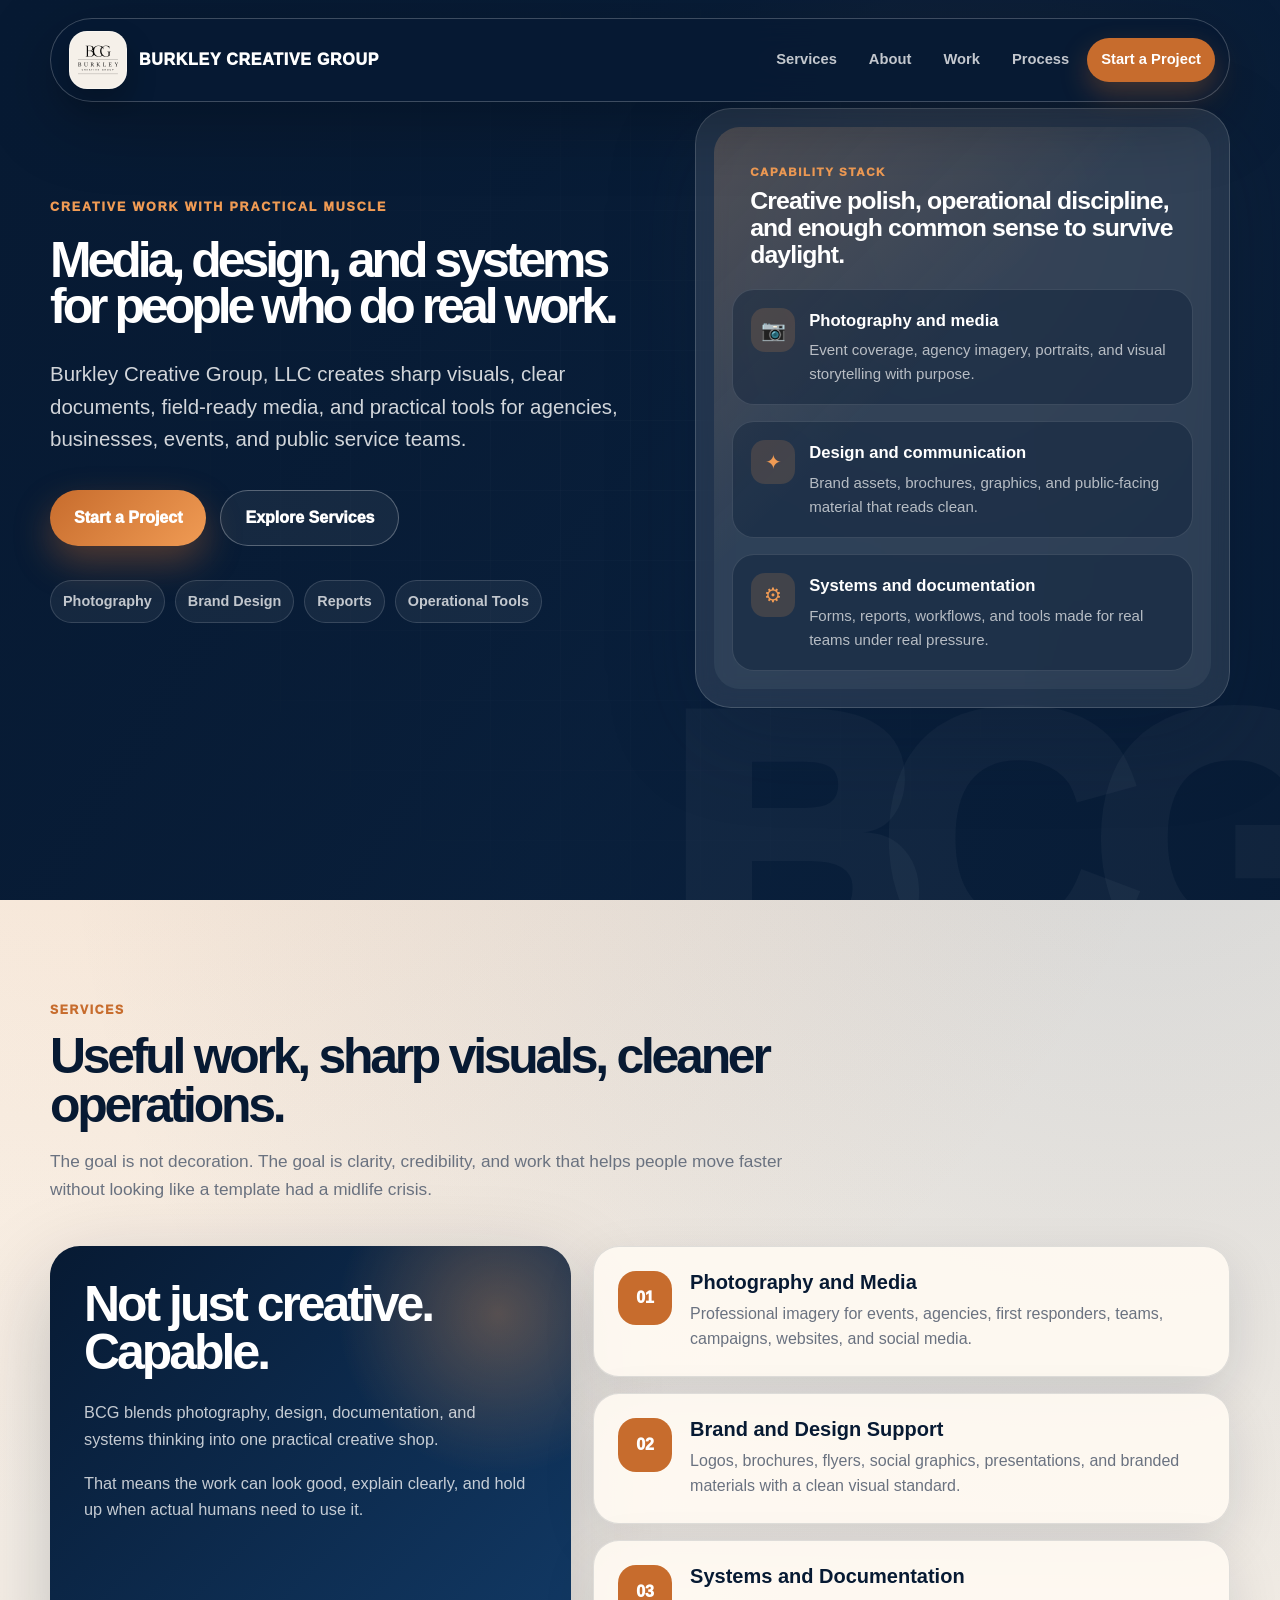
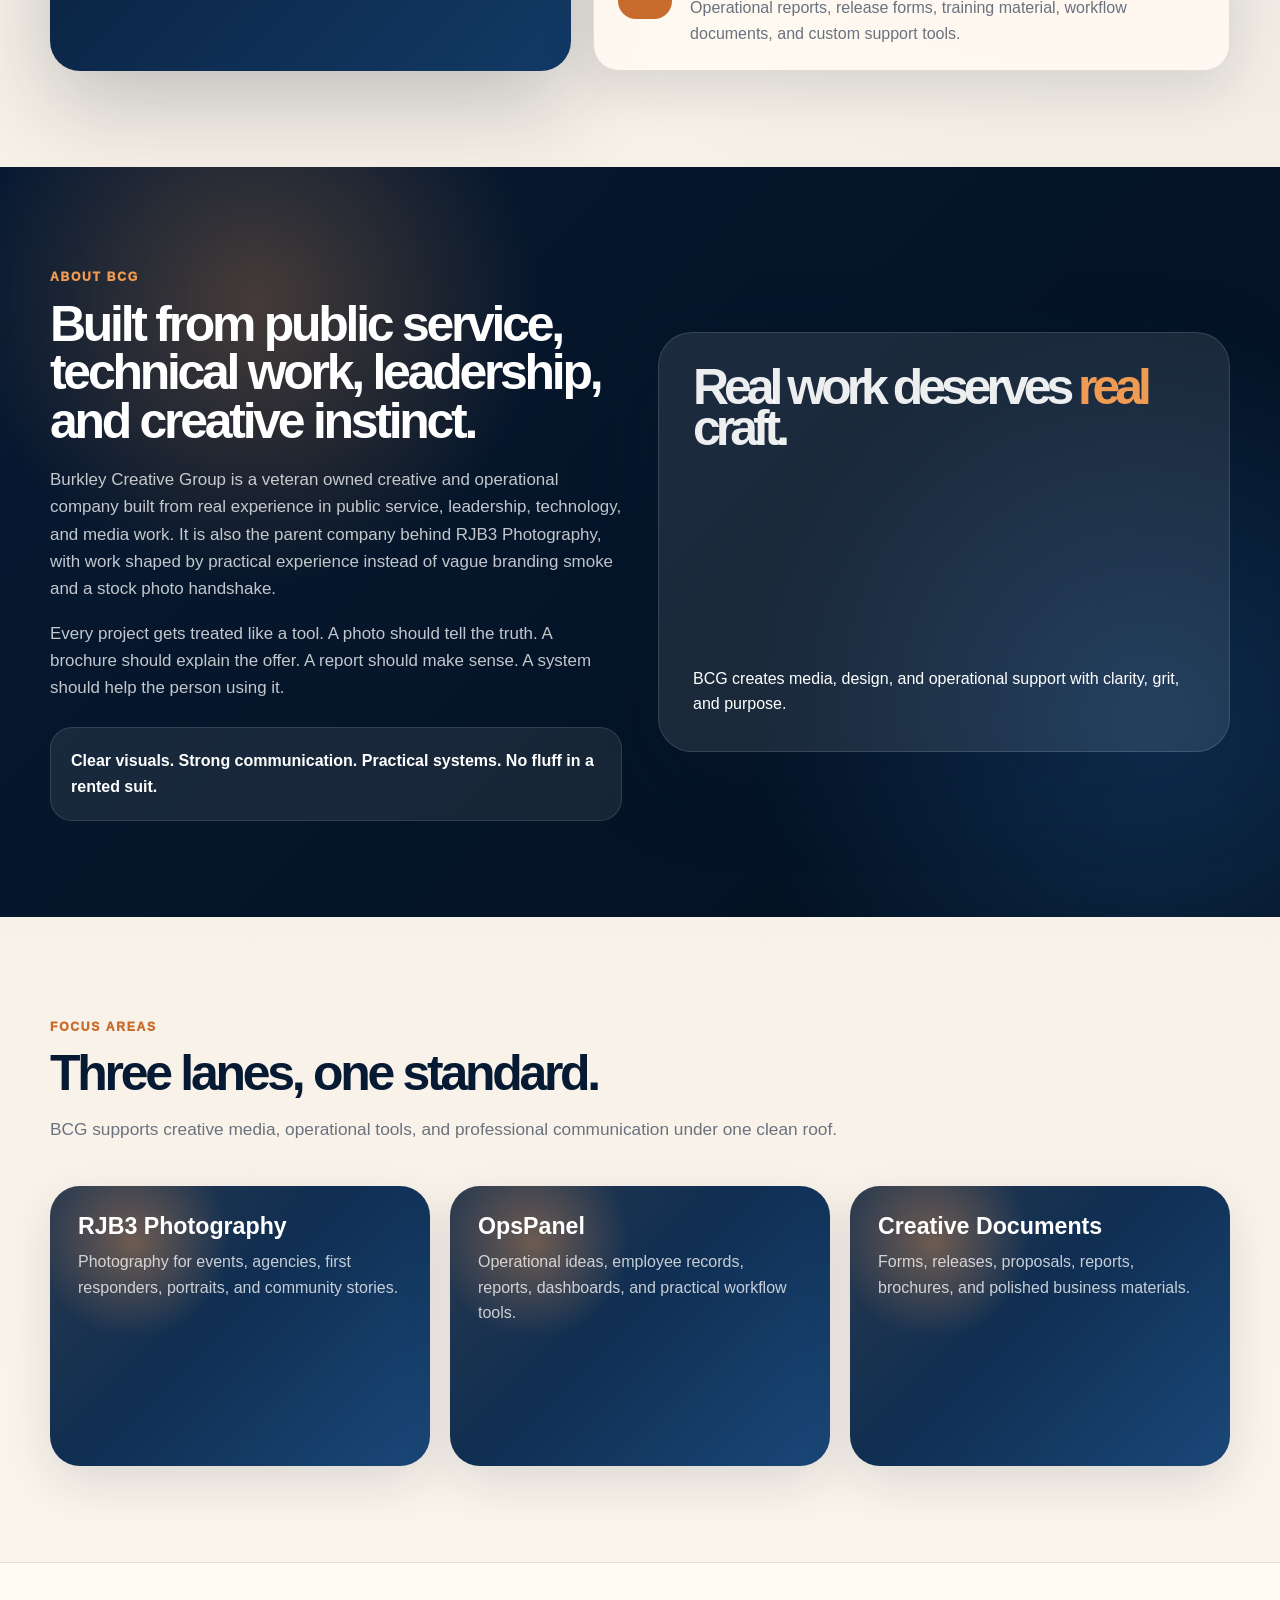
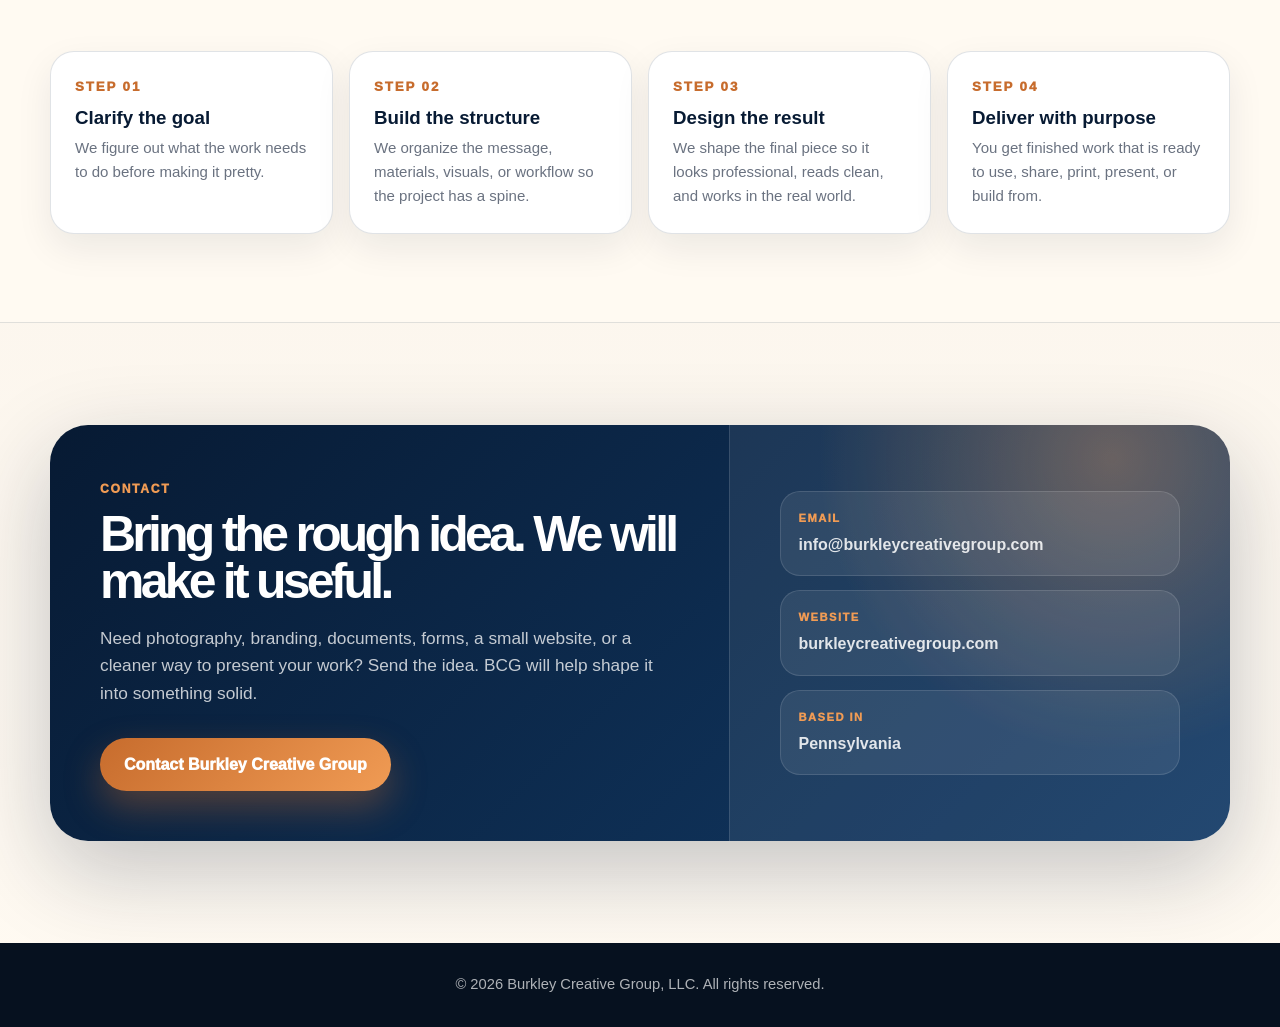
==== index.html @ 6c58fdea "Rename index to index.html" ====
<!DOCTYPE html>
<html lang="en">
<head>
  <meta charset="UTF-8" />
  <meta name="viewport" content="width=device-width, initial-scale=1.0" />

  <title>Burkley Creative Group, LLC</title>

  <meta
    name="description"
    content="Burkley Creative Group, LLC provides photography, media, design, documentation, and practical operational support for agencies, businesses, events, and public service teams."
  />

  <style>
    :root {
      --navy: #071a33;
      --navy-deep: #03101f;
      --blue: #123a66;
      --blue-soft: #1a4778;
      --orange: #c76c2d;
      --orange-light: #f09b54;
      --cream: #f6efe6;
      --paper: #fffaf2;
      --white: #ffffff;
      --ink: #121924;
      --muted: #6a7280;
      --line: rgba(7, 26, 51, 0.12);
      --glass: rgba(255, 255, 255, 0.1);
      --shadow: 0 30px 90px rgba(7, 26, 51, 0.24);
      --soft-shadow: 0 18px 52px rgba(7, 26, 51, 0.12);
      --radius: 30px;
    }

    * {
      box-sizing: border-box;
      margin: 0;
      padding: 0;
    }

    html {
      scroll-behavior: smooth;
    }

    body {
      font-family: Arial, Helvetica, sans-serif;
      color: var(--ink);
      background: var(--cream);
      line-height: 1.6;
      overflow-x: hidden;
    }

    a {
      color: inherit;
      text-decoration: none;
    }

    .page {
      min-height: 100vh;
      background:
        radial-gradient(circle at 12% 10%, rgba(199, 108, 45, 0.16), transparent 28%),
        radial-gradient(circle at 90% 18%, rgba(18, 58, 102, 0.16), transparent 30%),
        linear-gradient(180deg, #fff8ef 0%, #f6efe6 48%, #fffaf2 100%);
    }

    .header {
      position: fixed;
      top: 18px;
      left: 50%;
      z-index: 1000;
      width: min(1180px, calc(100% - 32px));
      transform: translateX(-50%);
      border: 1px solid rgba(255, 255, 255, 0.22);
      border-radius: 999px;
      background: rgba(7, 26, 51, 0.9);
      box-shadow: 0 20px 70px rgba(0, 0, 0, 0.25);
      backdrop-filter: blur(18px);
    }

    .nav {
      display: flex;
      justify-content: space-between;
      align-items: center;
      gap: 20px;
      padding: 12px 14px 12px 18px;
    }

    .brand {
      display: flex;
      align-items: center;
      gap: 12px;
      color: var(--white);
      font-weight: 950;
      letter-spacing: 0.045em;
      text-transform: uppercase;
      white-space: nowrap;
    }

    .brand-mark {
      width: 58px;
      height: 58px;
      border-radius: 18px;
      display: grid;
      place-items: center;
      background: rgba(255, 250, 242, 0.96);
      border: 1px solid rgba(255, 255, 255, 0.35);
      box-shadow: 0 14px 30px rgba(0, 0, 0, 0.24);
      overflow: hidden;
    }

    .brand-logo {
      width: 48px;
      height: auto;
      display: block;
    }

    .nav-links {
      display: flex;
      align-items: center;
      gap: 4px;
      color: rgba(255, 255, 255, 0.76);
      font-size: 0.92rem;
      font-weight: 800;
    }

    .mobile-menu {
      display: none;
      position: relative;
    }

    .menu-toggle {
      border: 1px solid rgba(255, 255, 255, 0.14);
      background: rgba(255, 255, 255, 0.08);
      color: var(--white);
      padding: 10px 14px;
      border-radius: 14px;
      font-size: 1.2rem;
      cursor: pointer;
    }

    .mobile-dropdown {
      position: absolute;
      top: 58px;
      right: 0;
      min-width: 220px;
      padding: 10px;
      border-radius: 20px;
      background: rgba(7, 26, 51, 0.96);
      border: 1px solid rgba(255, 255, 255, 0.12);
      box-shadow: 0 20px 50px rgba(0, 0, 0, 0.35);
      display: none;
      flex-direction: column;
      gap: 6px;
    }

    .mobile-dropdown a {
      color: var(--white);
      padding: 12px 14px;
      border-radius: 12px;
      font-weight: 800;
    }

    .mobile-dropdown a:hover {
      background: rgba(255, 255, 255, 0.08);
    }

    .mobile-menu:hover .mobile-dropdown {
      display: flex;
    }

    .nav-links a {
      padding: 10px 14px;
      border-radius: 999px;
      transition: 0.2s ease;
    }

    .nav-links a:hover {
      color: var(--white);
      background: rgba(255, 255, 255, 0.1);
    }

    .nav-links .nav-button {
      color: var(--white);
      background: var(--orange);
      box-shadow: 0 12px 28px rgba(199, 108, 45, 0.32);
    }

    .hero {
      position: relative;
      min-height: 100vh;
      padding: 108px 24px 82px;
      color: var(--white);
      overflow: hidden;
      background:
        linear-gradient(112deg, rgba(7, 26, 51, 0.98), rgba(7, 26, 51, 0.82) 54%, rgba(7, 26, 51, 0.96)),
        radial-gradient(circle at 78% 26%, rgba(240, 155, 84, 0.33), transparent 30%),
        linear-gradient(135deg, var(--navy), var(--blue-soft));
    }

    .hero::before {
      content: "";
      position: absolute;
      inset: 0;
      opacity: 0.16;
      background-image:
        linear-gradient(rgba(255, 255, 255, 0.12) 1px, transparent 1px),
        linear-gradient(90deg, rgba(255, 255, 255, 0.12) 1px, transparent 1px);
      background-size: 70px 70px;
      mask-image: radial-gradient(circle at center, black 0%, transparent 72%);
    }

    .hero::after {
      content: "BCG";
      position: absolute;
      right: -3vw;
      bottom: -7vw;
      font-size: clamp(11rem, 28vw, 30rem);
      font-weight: 950;
      letter-spacing: -0.13em;
      color: rgba(255, 255, 255, 0.035);
      line-height: 0.8;
    }

    .hero-inner {
      position: relative;
      z-index: 1;
      width: min(1180px, 100%);
      margin: 0 auto;
      display: grid;
      grid-template-columns: minmax(0, 1.05fr) minmax(340px, 0.95fr);
      gap: 54px;
      align-items: center;
    }

    .eyebrow {
      display: inline-flex;
      align-items: center;
      gap: 12px;
      color: var(--orange-light);
      font-size: 0.78rem;
      font-weight: 950;
      letter-spacing: 0.15em;
      text-transform: uppercase;
      margin-bottom: 20px;
    }

    .eyebrow::before {
      display: none;
    }

    .hero h1 {
      max-width: 720px;
      font-size: clamp(1.8rem, 3.9vw, 3.7rem);
      line-height: 0.92;
      letter-spacing: -0.08em;
      margin-bottom: 28px;
    }

    .hero-copy p {
      max-width: 700px;
      color: rgba(255, 255, 255, 0.82);
      font-size: clamp(1.05rem, 1.7vw, 1.28rem);
      margin-bottom: 34px;
    }

    .hero-actions {
      display: flex;
      flex-wrap: wrap;
      gap: 14px;
      margin-bottom: 34px;
    }

    .button {
      display: inline-flex;
      justify-content: center;
      align-items: center;
      min-height: 52px;
      padding: 14px 24px;
      border-radius: 999px;
      font-weight: 950;
      transition: transform 0.2s ease, box-shadow 0.2s ease, background 0.2s ease;
    }

    .button:hover {
      transform: translateY(-2px);
    }

    .button-primary {
      color: var(--white);
      background: linear-gradient(135deg, var(--orange), var(--orange-light));
      box-shadow: 0 16px 36px rgba(199, 108, 45, 0.38);
    }

    .button-secondary {
      color: var(--white);
      border: 1px solid rgba(255, 255, 255, 0.28);
      background: rgba(255, 255, 255, 0.06);
    }

    .trust-row {
      display: flex;
      flex-wrap: wrap;
      gap: 10px;
    }

    .trust-pill {
      padding: 9px 12px;
      border-radius: 999px;
      border: 1px solid rgba(255, 255, 255, 0.14);
      color: rgba(255, 255, 255, 0.74);
      background: rgba(255, 255, 255, 0.06);
      font-size: 0.9rem;
      font-weight: 850;
    }

    .feature-panel {
      position: relative;
      padding: 18px;
      border-radius: 36px;
      background: rgba(255, 255, 255, 0.1);
      border: 1px solid rgba(255, 255, 255, 0.16);
      box-shadow: var(--shadow);
      backdrop-filter: blur(16px);
    }

    .feature-panel::before {
      content: "";
      position: absolute;
      inset: 18px;
      border-radius: 26px;
      background:
        linear-gradient(135deg, rgba(240, 155, 84, 0.16), transparent 42%),
        rgba(255, 255, 255, 0.06);
      pointer-events: none;
    }

    .feature-content {
      position: relative;
      z-index: 1;
      display: grid;
      gap: 16px;
      padding: 18px;
    }

    .feature-title {
      padding: 18px 18px 4px;
    }

    .feature-title small {
      display: block;
      color: var(--orange-light);
      font-size: 0.72rem;
      font-weight: 950;
      letter-spacing: 0.14em;
      text-transform: uppercase;
      margin-bottom: 7px;
    }

    .feature-title h2 {
      font-size: 1.55rem;
      line-height: 1.08;
      letter-spacing: -0.035em;
    }

    .feature-item {
      display: grid;
      grid-template-columns: auto 1fr;
      gap: 14px;
      padding: 18px;
      border-radius: 22px;
      background: rgba(7, 26, 51, 0.36);
      border: 1px solid rgba(255, 255, 255, 0.12);
    }

    .feature-icon {
      width: 44px;
      height: 44px;
      border-radius: 14px;
      display: grid;
      place-items: center;
      background: rgba(240, 155, 84, 0.16);
      color: var(--orange-light);
      font-size: 1.25rem;
    }

    .feature-item h3 {
      font-size: 1.04rem;
      margin-bottom: 4px;
    }

    .feature-item p {
      color: rgba(255, 255, 255, 0.68);
      font-size: 0.94rem;
      margin: 0;
    }

    .section {
      padding: 96px 24px;
    }

    .section-inner {
      width: min(1180px, 100%);
      margin: 0 auto;
    }

    .section-heading {
      max-width: 790px;
      margin-bottom: 42px;
    }

    .label {
      display: inline-block;
      color: var(--orange);
      font-size: 0.76rem;
      font-weight: 950;
      letter-spacing: 0.14em;
      text-transform: uppercase;
      margin-bottom: 12px;
    }

    .section-heading h2 {
      color: var(--navy);
      font-size: clamp(1.8rem, 3.9vw, 3.7rem);
      line-height: 0.98;
      letter-spacing: -0.065em;
      margin-bottom: 18px;
    }

    .section-heading p {
      color: var(--muted);
      font-size: 1.08rem;
    }

    .services-grid {
      display: grid;
      grid-template-columns: 0.9fr 1.1fr;
      gap: 22px;
      align-items: stretch;
    }

    .services-intro {
      min-height: 100%;
      padding: 34px;
      border-radius: var(--radius);
      color: var(--white);
      background:
        radial-gradient(circle at 86% 16%, rgba(240, 155, 84, 0.32), transparent 28%),
        linear-gradient(135deg, var(--navy), var(--blue));
      box-shadow: var(--shadow);
    }

    .services-intro h3 {
      font-size: clamp(1.8rem, 3.9vw, 3.7rem);
      line-height: 0.98;
      letter-spacing: -0.06em;
      margin-bottom: 22px;
    }

    .services-intro p {
      color: rgba(255, 255, 255, 0.76);
      font-size: 1.02rem;
      margin-bottom: 18px;
    }

    .service-stack {
      display: grid;
      gap: 16px;
    }

    .service-card {
      display: grid;
      grid-template-columns: auto 1fr;
      gap: 18px;
      padding: 24px;
      border-radius: 26px;
      background: rgba(255, 250, 242, 0.9);
      border: 1px solid var(--line);
      box-shadow: var(--soft-shadow);
    }

    .service-number {
      width: 54px;
      height: 54px;
      border-radius: 18px;
      display: grid;
      place-items: center;
      color: var(--white);
      background: var(--orange);
      font-weight: 950;
    }

    .service-card h3 {
      color: var(--navy);
      font-size: 1.25rem;
      line-height: 1.1;
      margin-bottom: 8px;
    }

    .service-card p {
      color: var(--muted);
    }

    .dark-section {
      position: relative;
      overflow: hidden;
      color: var(--white);
      background: linear-gradient(135deg, var(--navy), var(--navy-deep));
    }

    .dark-section::before {
      content: "";
      position: absolute;
      inset: 0;
      background:
        radial-gradient(circle at 20% 18%, rgba(240, 155, 84, 0.3), transparent 24%),
        radial-gradient(circle at 90% 74%, rgba(26, 71, 120, 0.6), transparent 32%);
      opacity: 0.9;
    }

    .about-grid {
      position: relative;
      z-index: 1;
      display: grid;
      grid-template-columns: 1fr 1fr;
      gap: 36px;
      align-items: center;
    }

    .about-copy h2 {
      font-size: clamp(1.8rem, 3.9vw, 3.7rem);
      line-height: 0.98;
      letter-spacing: -0.065em;
      margin-bottom: 20px;
    }

    .about-copy p {
      color: rgba(255, 255, 255, 0.76);
      font-size: 1.06rem;
      margin-bottom: 18px;
    }

    .about-copy .label {
      color: var(--orange-light);
    }

    .quote {
      margin-top: 26px;
      padding: 20px;
      border-radius: 22px;
      background: rgba(255, 255, 255, 0.08);
      border: 1px solid rgba(255, 255, 255, 0.12);
      color: var(--white);
      font-weight: 900;
    }

    .identity-card {
      padding: 34px;
      border-radius: 34px;
      background: rgba(255, 255, 255, 0.09);
      border: 1px solid rgba(255, 255, 255, 0.13);
      box-shadow: var(--shadow);
      min-height: 420px;
      display: flex;
      flex-direction: column;
      justify-content: space-between;
    }

    .identity-card strong {
      display: block;
      font-size: clamp(1.8rem, 3.9vw, 3.7rem);
      line-height: 0.82;
      letter-spacing: -0.1em;
      color: rgba(255, 255, 255, 0.92);
    }

    .identity-card span {
      color: var(--orange-light);
    }

    .work-grid {
      display: grid;
      grid-template-columns: repeat(3, 1fr);
      gap: 20px;
    }

    .work-card {
      position: relative;
      overflow: hidden;
      min-height: 280px;
      padding: 28px;
      border-radius: var(--radius);
      color: var(--white);
      background: linear-gradient(135deg, var(--navy), var(--blue-soft));
      box-shadow: var(--soft-shadow);
    }

    .work-card::before {
      content: "";
      position: absolute;
      inset: 0;
      background:
        radial-gradient(circle at 22% 20%, rgba(240, 155, 84, 0.38), transparent 26%),
        linear-gradient(135deg, rgba(255, 255, 255, 0.14), transparent 45%);
    }

    .work-card h3,
    .work-card p {
      position: relative;
      z-index: 1;
    }

    .work-card h3 {
      font-size: 1.45rem;
      line-height: 1.1;
      margin-bottom: 10px;
    }

    .work-card p {
      color: rgba(255, 255, 255, 0.76);
    }

    .process-band {
      padding: 88px 24px;
      background: var(--paper);
      border-top: 1px solid var(--line);
      border-bottom: 1px solid var(--line);
    }

    .process-grid {
      width: min(1180px, 100%);
      margin: 0 auto;
      display: grid;
      grid-template-columns: repeat(4, 1fr);
      gap: 16px;
    }

    .process-step {
      padding: 24px;
      border-radius: 24px;
      background: var(--white);
      border: 1px solid var(--line);
      box-shadow: 0 14px 36px rgba(7, 26, 51, 0.08);
    }

    .process-step small {
      display: block;
      color: var(--orange);
      font-weight: 950;
      letter-spacing: 0.14em;
      text-transform: uppercase;
      margin-bottom: 10px;
    }

    .process-step h3 {
      color: var(--navy);
      margin-bottom: 8px;
      line-height: 1.15;
    }

    .process-step p {
      color: var(--muted);
      font-size: 0.94rem;
    }

    .contact {
      padding: 102px 24px;
    }

    .contact-panel {
      width: min(1180px, 100%);
      margin: 0 auto;
      overflow: hidden;
      display: grid;
      grid-template-columns: 1.15fr 0.85fr;
      border-radius: 38px;
      color: var(--white);
      background:
        radial-gradient(circle at 90% 8%, rgba(240, 155, 84, 0.35), transparent 26%),
        linear-gradient(135deg, var(--navy), var(--blue));
      box-shadow: var(--shadow);
    }

    .contact-main {
      padding: 50px;
    }

    .contact-main .label {
      color: var(--orange-light);
    }

    .contact-main h2 {
      font-size: clamp(1.8rem, 3.9vw, 3.7rem);
      line-height: 0.94;
      letter-spacing: -0.075em;
      margin-bottom: 20px;
    }

    .contact-main p {
      max-width: 660px;
      color: rgba(255, 255, 255, 0.76);
      font-size: 1.08rem;
      margin-bottom: 30px;
    }

    .contact-info {
      padding: 50px;
      display: flex;
      flex-direction: column;
      justify-content: center;
      gap: 14px;
      background: rgba(255, 255, 255, 0.07);
      border-left: 1px solid rgba(255, 255, 255, 0.12);
    }

    .info-card {
      padding: 18px;
      border-radius: 20px;
      background: rgba(255, 255, 255, 0.08);
      border: 1px solid rgba(255, 255, 255, 0.12);
    }

    .info-card small {
      display: block;
      color: var(--orange-light);
      font-size: 0.7rem;
      font-weight: 950;
      letter-spacing: 0.13em;
      text-transform: uppercase;
      margin-bottom: 4px;
    }

    .info-card span {
      color: rgba(255, 255, 255, 0.86);
      font-weight: 850;
    }

    .footer {
      padding: 30px 24px;
      color: rgba(255, 255, 255, 0.68);
      text-align: center;
      background: #06111f;
      font-size: 0.92rem;
    }

    @media (max-width: 760px) {
      .header {
        top: 10px;
        width: calc(100% - 20px);
        border-radius: 24px;
      }

      .nav {
        align-items: flex-start;
      }

      .brand {
        white-space: normal;
        line-height: 1.1;
      }

      .nav-links {
        display: none;
      }

      .mobile-menu {
        display: block;
      }

      .hero {
        padding-top: 128px;
      }

      .hero-inner,
      .services-grid,
      .about-grid,
      .contact-panel {
        grid-template-columns: 1fr;
      }

      .work-grid,
      .process-grid {
        grid-template-columns: 1fr;
      }

      .contact-info {
        border-left: 0;
        border-top: 1px solid rgba(255, 255, 255, 0.12);
      }
    }

    @media (max-width: 560px) {
      .hero {
        padding-left: 18px;
        padding-right: 18px;
      }

      .hero h1 {
        font-size: clamp(3rem, 14vw, 4.6rem);
      }

      .section,
      .contact,
      .process-band {
        padding: 74px 18px;
      }

      .feature-content,
      .contact-main,
      .contact-info {
        padding: 24px;
      }

      .service-card {
        grid-template-columns: 1fr;
      }
    }
  </style>
</head>

<body>
  <div class="page">
    <header class="header">
      <nav class="nav" aria-label="Primary navigation">
        <a class="brand" href="#top" aria-label="Burkley Creative Group home">
          <span class="brand-mark">
            <img class="brand-logo" src="images/logo/bcg.png" alt="Burkley Creative Group logo">
          </span>
          <span>Burkley Creative Group</span>
        </a>

        <div class="nav-links">
          <a href="#services">Services</a>
          <a href="#about">About</a>
          <a href="#work">Work</a>
          <a href="#process">Process</a>
          <a class="nav-button" href="#contact">Start a Project</a>
        </div>

        <div class="mobile-menu">
          <button class="menu-toggle" aria-label="Open menu">☰</button>

          <div class="mobile-dropdown">
            <a href="#services">Services</a>
            <a href="#about">About</a>
            <a href="#work">Work</a>
            <a href="#process">Process</a>
            <a href="#contact">Contact</a>
          </div>
        </div>
      </nav>
    </header>

    <main id="top">
      <section class="hero">
        <div class="hero-inner">
          <div class="hero-copy">
            <div class="eyebrow">Creative work with practical muscle</div>

            <h1>Media, design, and systems for people who do real work.</h1>

            <p>
              Burkley Creative Group, LLC creates sharp visuals, clear documents, field-ready media, and practical tools for agencies, businesses, events, and public service teams.
            </p>

            <div class="hero-actions">
              <a class="button button-primary" href="#contact">Start a Project</a>
              <a class="button button-secondary" href="#services">Explore Services</a>
            </div>

            <div class="trust-row" aria-label="Company strengths">
              <span class="trust-pill">Photography</span>
              <span class="trust-pill">Brand Design</span>
              <span class="trust-pill">Reports</span>
              <span class="trust-pill">Operational Tools</span>
            </div>
          </div>

          <aside class="feature-panel" aria-label="Featured capabilities">
            <div class="feature-content">
              <div class="feature-title">
                <small>Capability Stack</small>
                <h2>Creative polish, operational discipline, and enough common sense to survive daylight.</h2>
              </div>

              <article class="feature-item">
                <div class="feature-icon">📷</div>
                <div>
                  <h3>Photography and media</h3>
                  <p>Event coverage, agency imagery, portraits, and visual storytelling with purpose.</p>
                </div>
              </article>

              <article class="feature-item">
                <div class="feature-icon">✦</div>
                <div>
                  <h3>Design and communication</h3>
                  <p>Brand assets, brochures, graphics, and public-facing material that reads clean.</p>
                </div>
              </article>

              <article class="feature-item">
                <div class="feature-icon">⚙</div>
                <div>
                  <h3>Systems and documentation</h3>
                  <p>Forms, reports, workflows, and tools made for real teams under real pressure.</p>
                </div>
              </article>
            </div>
          </aside>
        </div>
      </section>

      <section id="services" class="section">
        <div class="section-inner">
          <div class="section-heading">
            <span class="label">Services</span>
            <h2>Useful work, sharp visuals, cleaner operations.</h2>
            <p>
              The goal is not decoration. The goal is clarity, credibility, and work that helps people move faster without looking like a template had a midlife crisis.
            </p>
          </div>

          <div class="services-grid">
            <div class="services-intro">
              <h3>Not just creative. Capable.</h3>
              <p>
                BCG blends photography, design, documentation, and systems thinking into one practical creative shop.
              </p>
              <p>
                That means the work can look good, explain clearly, and hold up when actual humans need to use it.
              </p>
            </div>

            <div class="service-stack">
              <article class="service-card">
                <div class="service-number">01</div>
                <div>
                  <h3>Photography and Media</h3>
                  <p>Professional imagery for events, agencies, first responders, teams, campaigns, websites, and social media.</p>
                </div>
              </article>

              <article class="service-card">
                <div class="service-number">02</div>
                <div>
                  <h3>Brand and Design Support</h3>
                  <p>Logos, brochures, flyers, social graphics, presentations, and branded materials with a clean visual standard.</p>
                </div>
              </article>

              <article class="service-card">
                <div class="service-number">03</div>
                <div>
                  <h3>Systems and Documentation</h3>
                  <p>Operational reports, release forms, training material, workflow documents, and custom support tools.</p>
                </div>
              </article>
            </div>
          </div>
        </div>
      </section>

      <section id="about" class="dark-section section">
        <div class="section-inner about-grid">
          <div class="about-copy">
            <span class="label">About BCG</span>
            <h2>Built from public service, technical work, leadership, and creative instinct.</h2>
            <p>
              Burkley Creative Group is a veteran owned creative and operational company built from real experience in public service, leadership, technology, and media work. It is also the parent company behind RJB3 Photography, with work shaped by practical experience instead of vague branding smoke and a stock photo handshake.
            </p>
            <p>
              Every project gets treated like a tool. A photo should tell the truth. A brochure should explain the offer. A report should make sense. A system should help the person using it.
            </p>
            <div class="quote">Clear visuals. Strong communication. Practical systems. No fluff in a rented suit.</div>
          </div>

          <aside class="identity-card" aria-label="Brand statement">
            <strong>Real work deserves <span>real</span> craft.</strong>
            <p>BCG creates media, design, and operational support with clarity, grit, and purpose.</p>
          </aside>
        </div>
      </section>

      <section id="work" class="section">
        <div class="section-inner">
          <div class="section-heading">
            <span class="label">Focus Areas</span>
            <h2>Three lanes, one standard.</h2>
            <p>
              BCG supports creative media, operational tools, and professional communication under one clean roof.
            </p>
          </div>

          <div class="work-grid">
            <article class="work-card">
              <h3>RJB3 Photography</h3>
              <p>Photography for events, agencies, first responders, portraits, and community stories.</p>
            </article>

            <article class="work-card">
              <h3>OpsPanel</h3>
              <p>Operational ideas, employee records, reports, dashboards, and practical workflow tools.</p>
            </article>

            <article class="work-card">
              <h3>Creative Documents</h3>
              <p>Forms, releases, proposals, reports, brochures, and polished business materials.</p>
            </article>
          </div>
        </div>
      </section>

      <section id="process" class="process-band">
        <div class="process-grid">
          <article class="process-step">
            <small>Step 01</small>
            <h3>Clarify the goal</h3>
            <p>We figure out what the work needs to do before making it pretty.</p>
          </article>

          <article class="process-step">
            <small>Step 02</small>
            <h3>Build the structure</h3>
            <p>We organize the message, materials, visuals, or workflow so the project has a spine.</p>
          </article>

          <article class="process-step">
            <small>Step 03</small>
            <h3>Design the result</h3>
            <p>We shape the final piece so it looks professional, reads clean, and works in the real world.</p>
          </article>

          <article class="process-step">
            <small>Step 04</small>
            <h3>Deliver with purpose</h3>
            <p>You get finished work that is ready to use, share, print, present, or build from.</p>
          </article>
        </div>
      </section>

      <section id="contact" class="contact">
        <div class="contact-panel">
          <div class="contact-main">
            <span class="label">Contact</span>
            <h2>Bring the rough idea. We will make it useful.</h2>
            <p>
              Need photography, branding, documents, forms, a small website, or a cleaner way to present your work? Send the idea. BCG will help shape it into something solid.
            </p>
            <a class="button button-primary" href="mailto:info@burkleycreativegroup.com">Contact Burkley Creative Group</a>
          </div>

          <aside class="contact-info" aria-label="Contact details">
            <div class="info-card">
              <small>Email</small>
              <span>info@burkleycreativegroup.com</span>
            </div>
            <div class="info-card">
              <small>Website</small>
              <span>burkleycreativegroup.com</span>
            </div>
            <div class="info-card">
              <small>Based In</small>
              <span>Pennsylvania</span>
            </div>
          </aside>
        </div>
      </section>
    </main>

    <footer class="footer">
      <p>© 2026 Burkley Creative Group, LLC. All rights reserved.</p>
    </footer>
  </div>
</body>
</html>
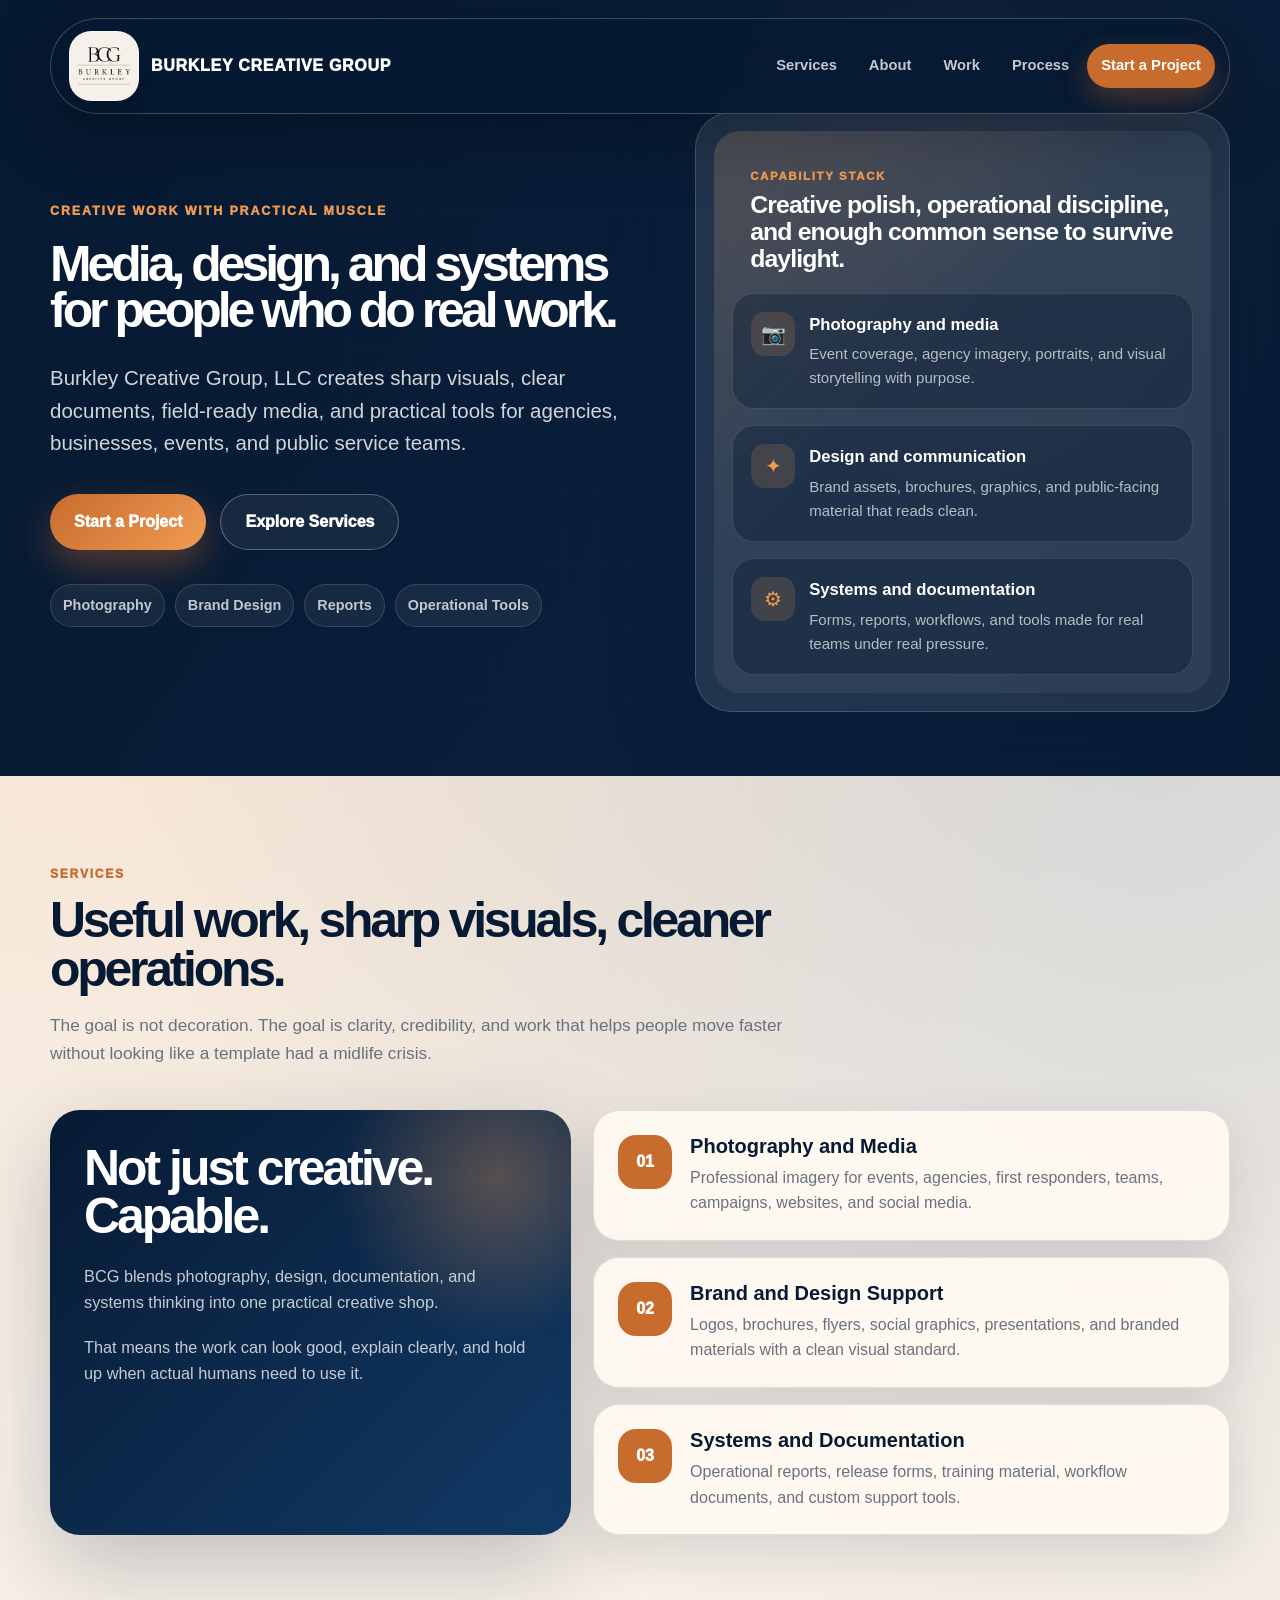
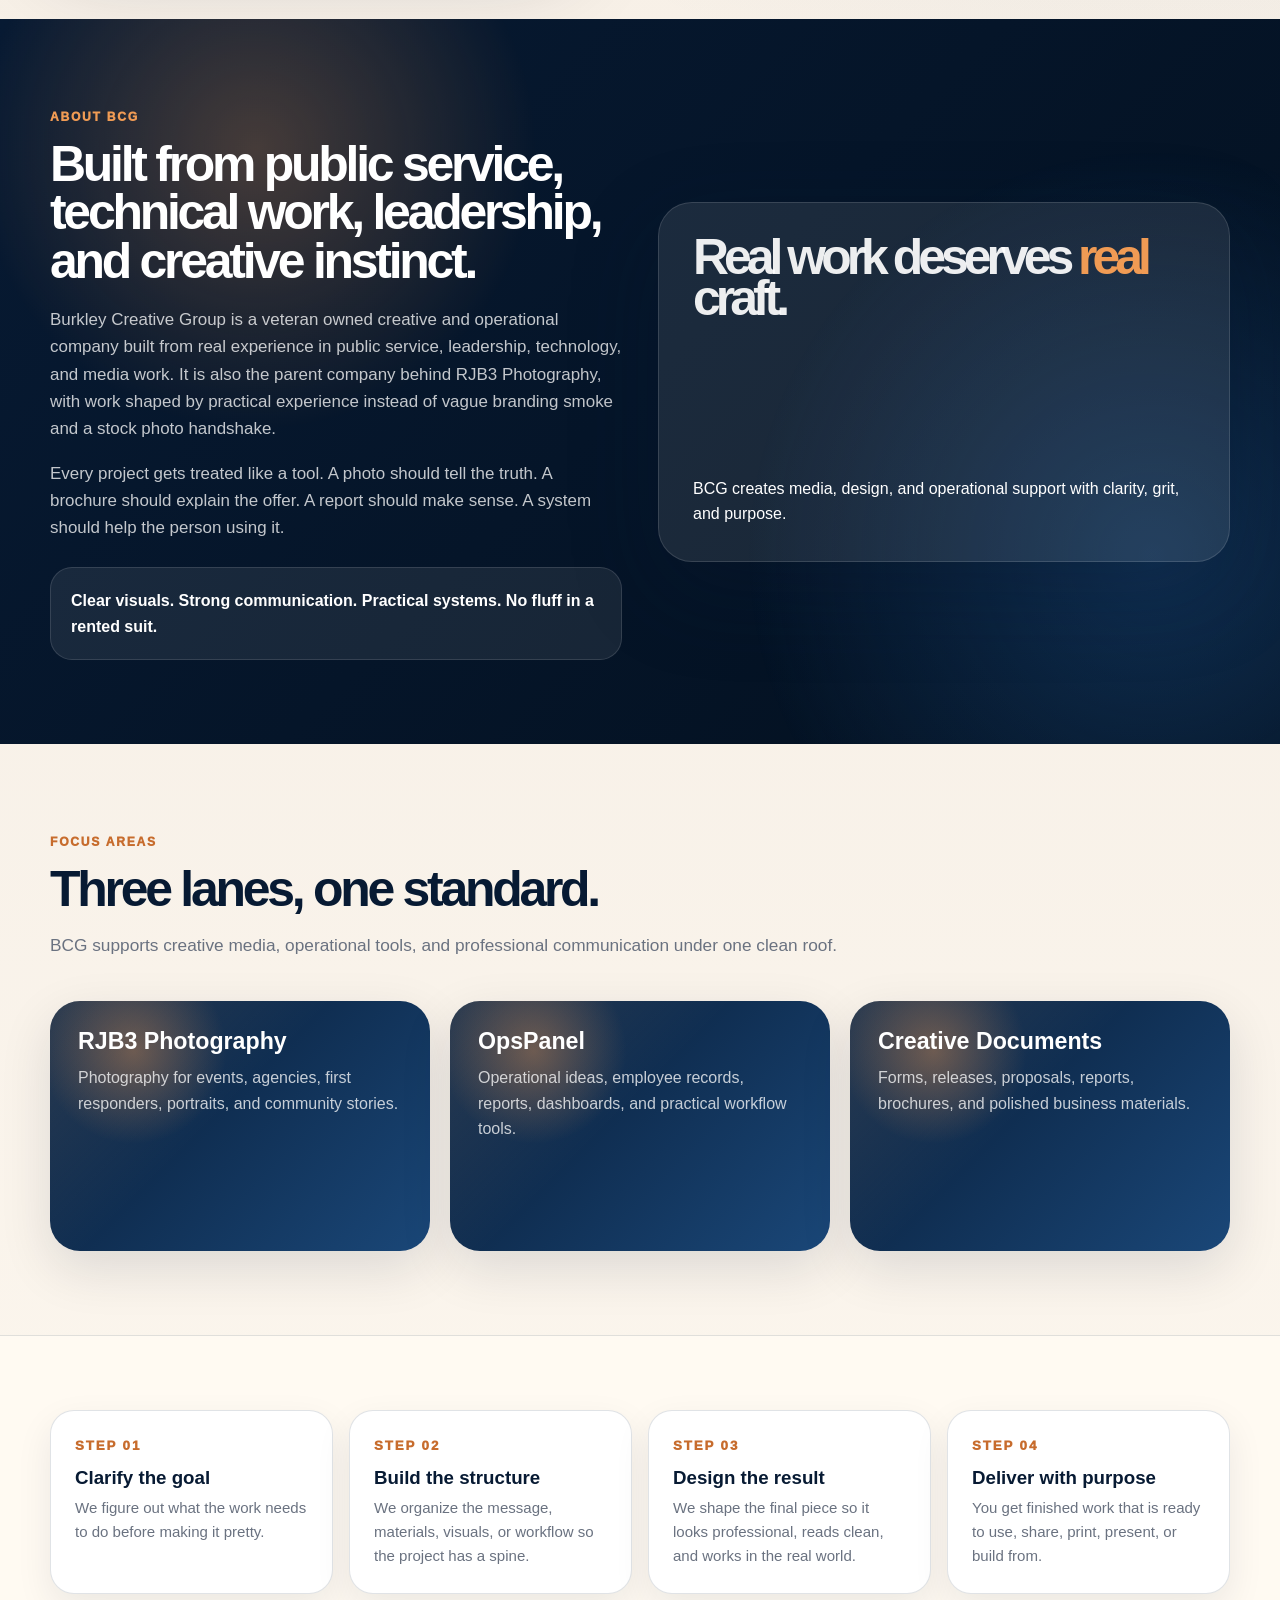
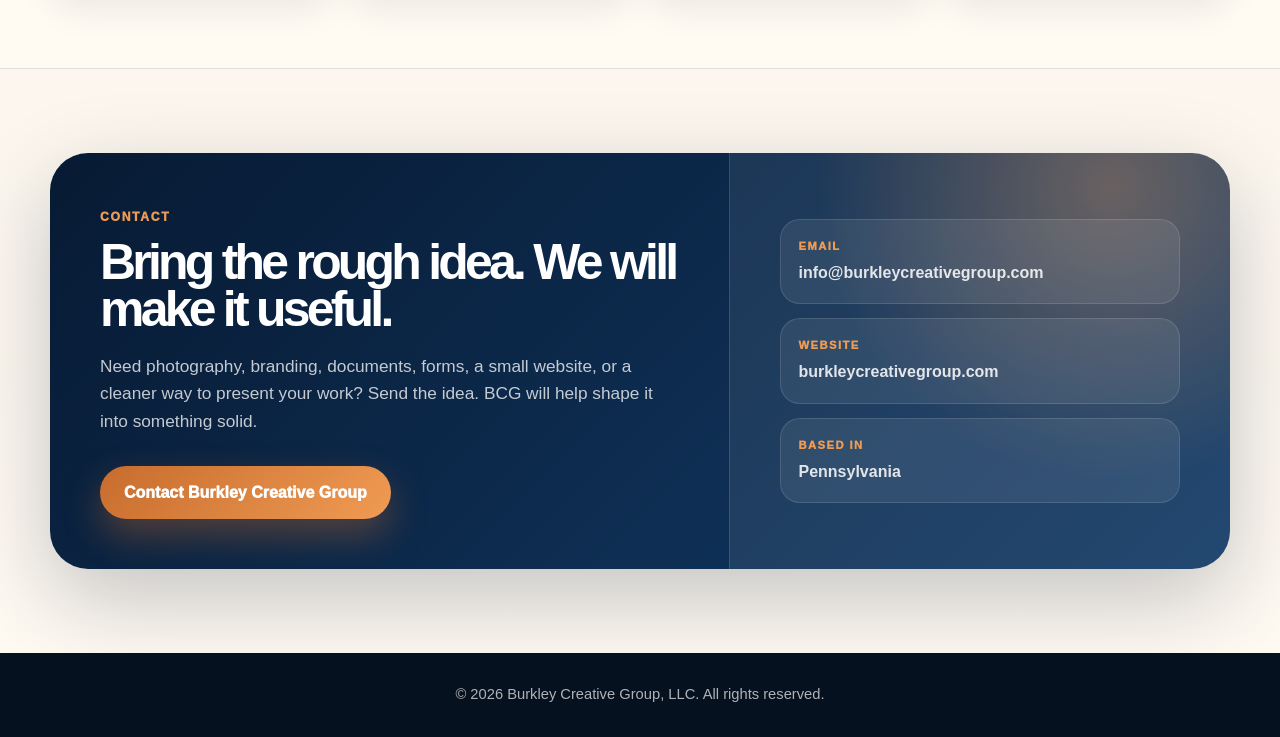
==== commit 7ac669f2: "Adjust styles for brand and hero sections Updated various styles for brand mark, logo, hero section," ====
--- a/index.html
+++ b/index.html
@@ -96,9 +96,9 @@
     }
 
     .brand-mark {
-      width: 58px;
-      height: 58px;
-      border-radius: 18px;
+      width: 70px;
+      height: 70px;
+      border-radius: 22px;
       display: grid;
       place-items: center;
       background: rgba(255, 250, 242, 0.96);
@@ -108,7 +108,7 @@
     }
 
     .brand-logo {
-      width: 48px;
+      width: 62px;
       height: auto;
       display: block;
     }
@@ -186,8 +186,8 @@
 
     .hero {
       position: relative;
-      min-height: 100vh;
-      padding: 108px 24px 82px;
+      min-height: auto;
+      padding: 112px 24px 64px;
       color: var(--white);
       overflow: hidden;
       background:
@@ -208,18 +208,6 @@
       mask-image: radial-gradient(circle at center, black 0%, transparent 72%);
     }
 
-    .hero::after {
-      content: "BCG";
-      position: absolute;
-      right: -3vw;
-      bottom: -7vw;
-      font-size: clamp(11rem, 28vw, 30rem);
-      font-weight: 950;
-      letter-spacing: -0.13em;
-      color: rgba(255, 255, 255, 0.035);
-      line-height: 0.8;
-    }
-
     .hero-inner {
       position: relative;
       z-index: 1;
@@ -394,7 +382,7 @@
     }
 
     .section {
-      padding: 96px 24px;
+      padding: 84px 24px;
     }
 
     .section-inner {
@@ -558,7 +546,7 @@
       background: rgba(255, 255, 255, 0.09);
       border: 1px solid rgba(255, 255, 255, 0.13);
       box-shadow: var(--shadow);
-      min-height: 420px;
+      min-height: 360px;
       display: flex;
       flex-direction: column;
       justify-content: space-between;
@@ -585,7 +573,7 @@
     .work-card {
       position: relative;
       overflow: hidden;
-      min-height: 280px;
+      min-height: 250px;
       padding: 28px;
       border-radius: var(--radius);
       color: var(--white);
@@ -619,7 +607,7 @@
     }
 
     .process-band {
-      padding: 88px 24px;
+      padding: 74px 24px;
       background: var(--paper);
       border-top: 1px solid var(--line);
       border-bottom: 1px solid var(--line);
@@ -662,7 +650,7 @@
     }
 
     .contact {
-      padding: 102px 24px;
+      padding: 84px 24px;
     }
 
     .contact-panel {
@@ -757,6 +745,16 @@
         line-height: 1.1;
       }
 
+      .brand-mark {
+        width: 62px;
+        height: 62px;
+        border-radius: 19px;
+      }
+
+      .brand-logo {
+        width: 54px;
+      }
+
       .nav-links {
         display: none;
       }
@@ -766,7 +764,8 @@
       }
 
       .hero {
-        padding-top: 128px;
+        padding-top: 116px;
+        padding-bottom: 54px;
       }
 
       .hero-inner,
@@ -794,13 +793,13 @@
       }
 
       .hero h1 {
-        font-size: clamp(3rem, 14vw, 4.6rem);
+        font-size: clamp(2.35rem, 10vw, 3.4rem);
       }
 
       .section,
       .contact,
       .process-band {
-        padding: 74px 18px;
+        padding: 64px 18px;
       }
 
       .feature-content,
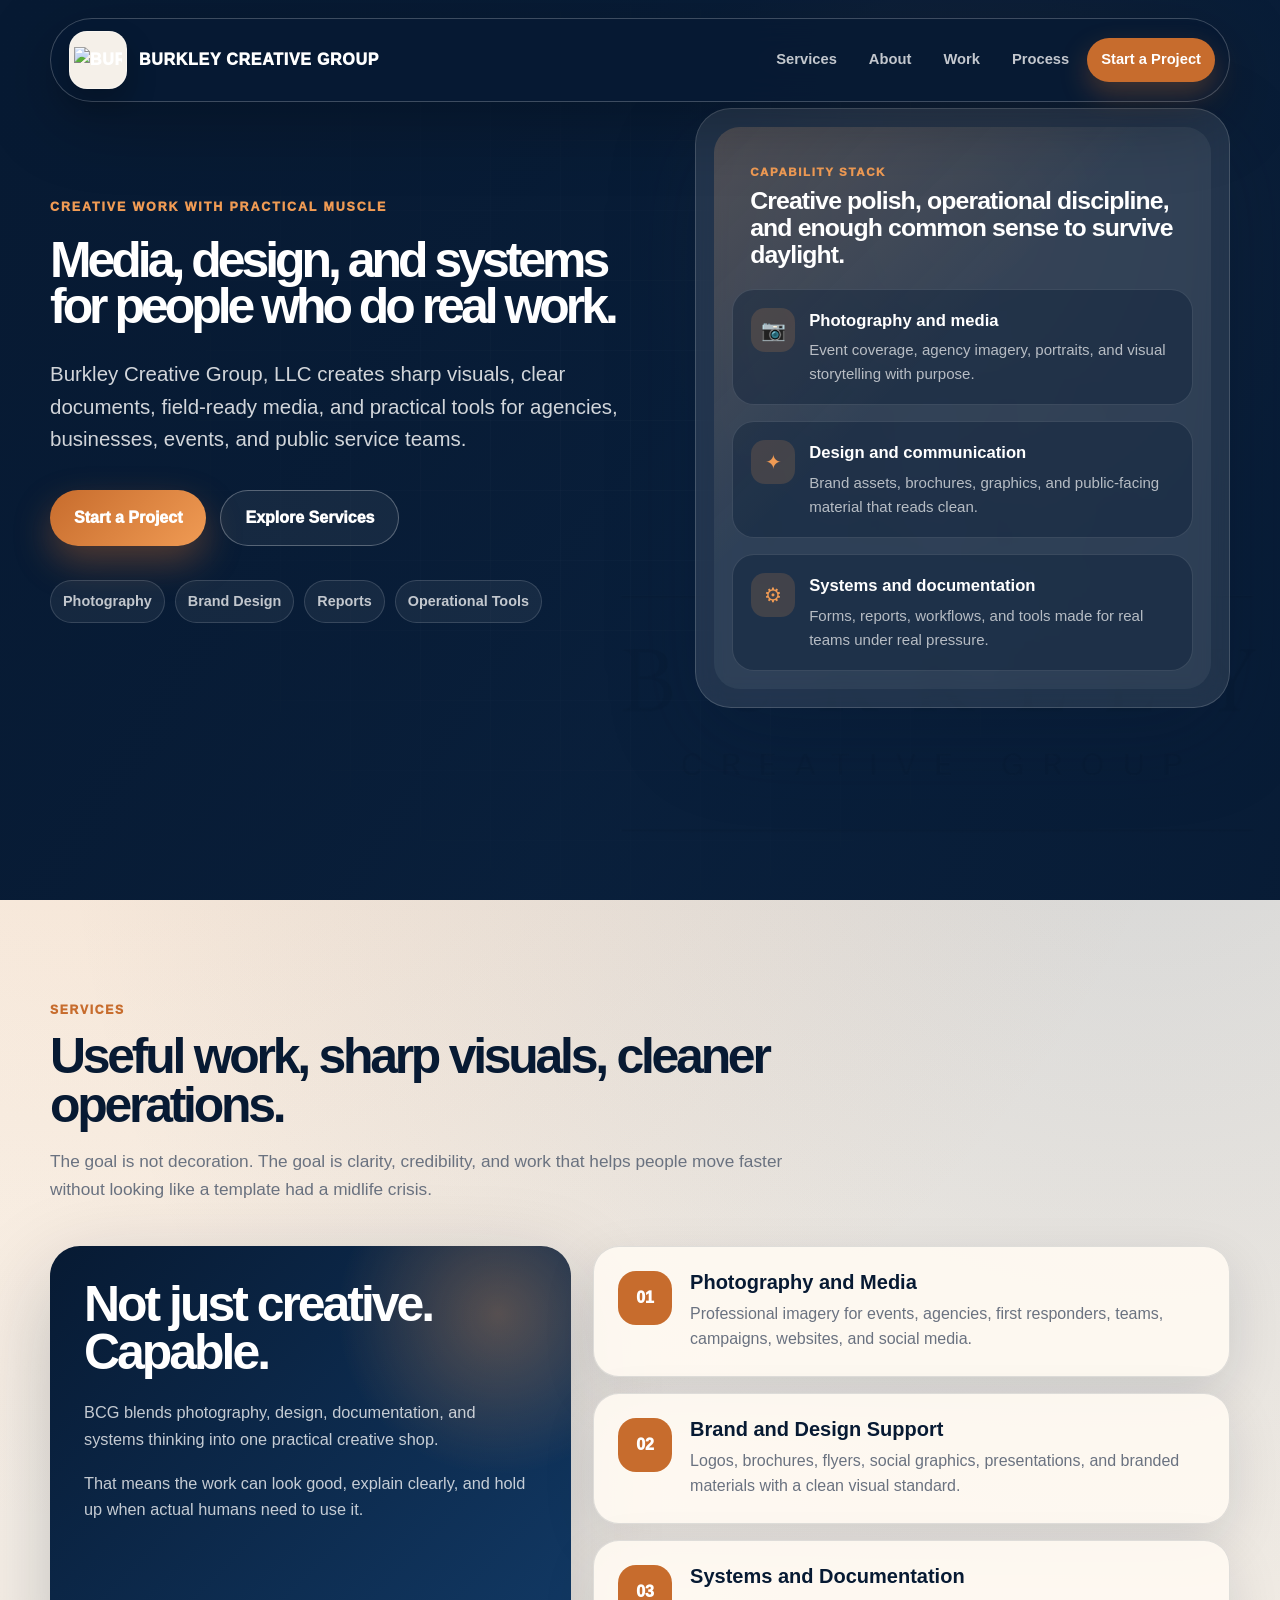
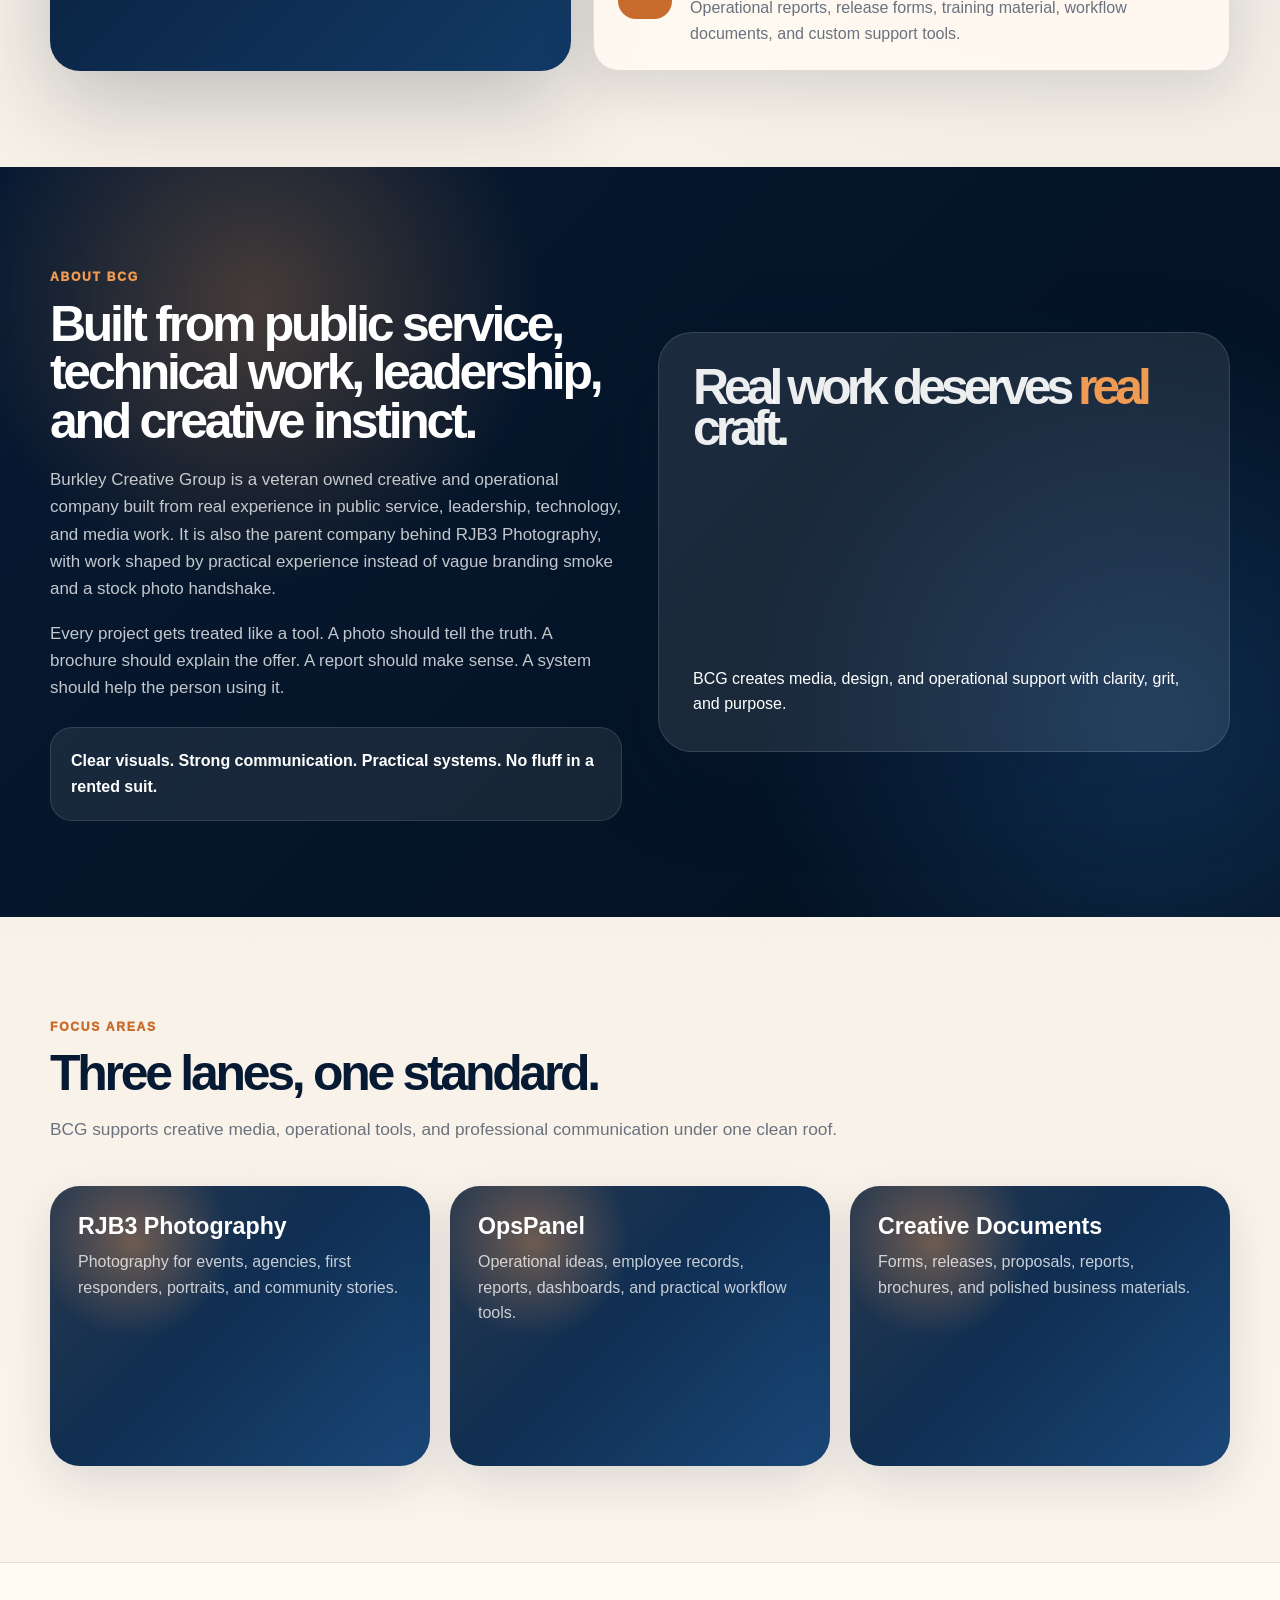
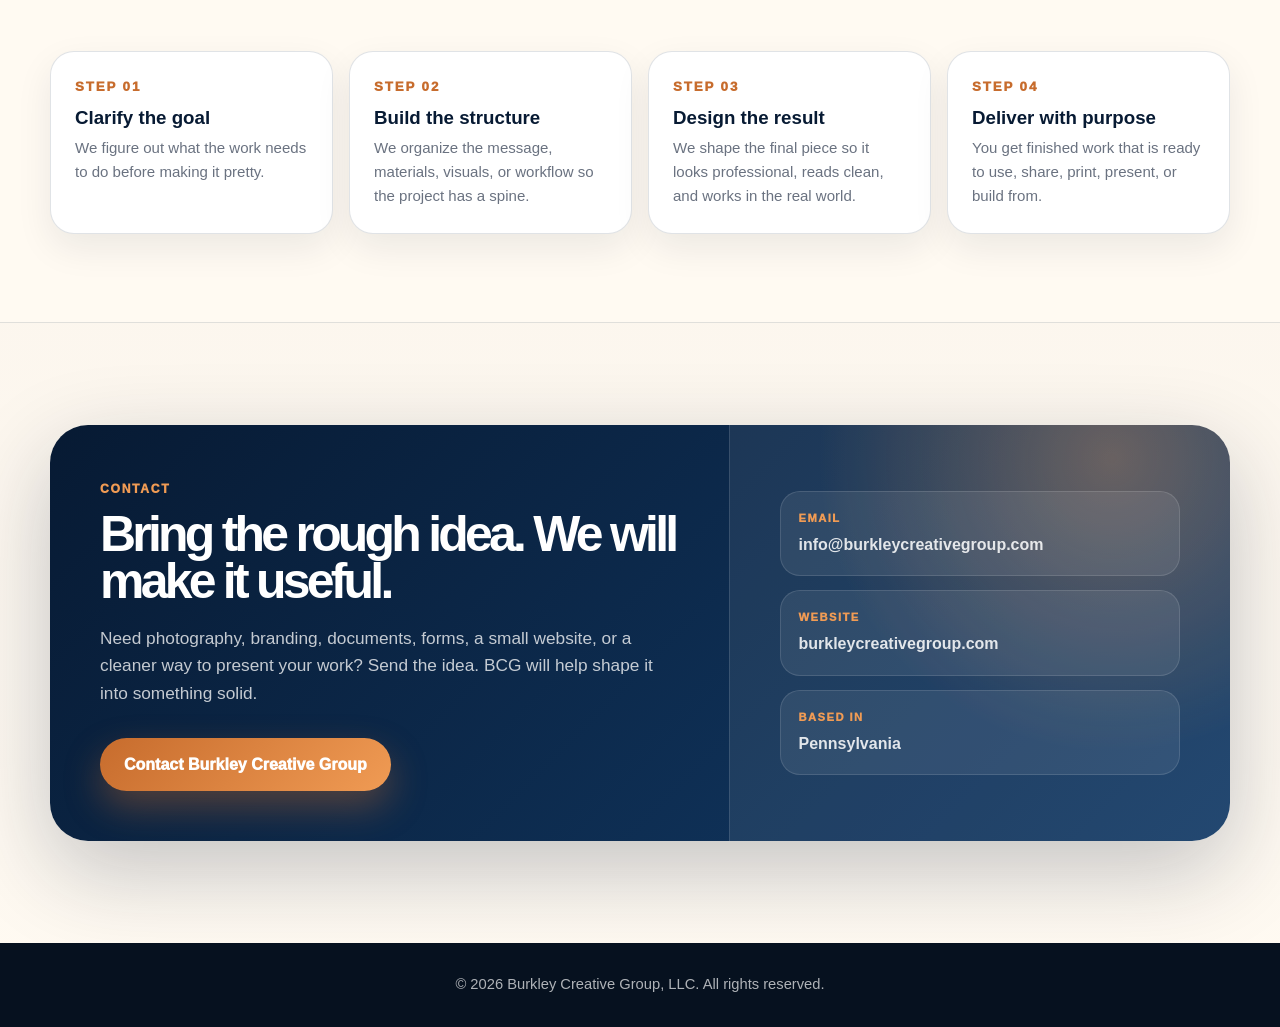
==== commit e8e00939: "Refactor styles for brand mark, hero, and sections Updated dimensions and styles for brand mark and " ====
--- a/index.html
+++ b/index.html
@@ -96,9 +96,9 @@
     }
 
     .brand-mark {
-      width: 70px;
-      height: 70px;
-      border-radius: 22px;
+      width: 58px;
+      height: 58px;
+      border-radius: 18px;
       display: grid;
       place-items: center;
       background: rgba(255, 250, 242, 0.96);
@@ -108,7 +108,7 @@
     }
 
     .brand-logo {
-      width: 62px;
+      width: 48px;
       height: auto;
       display: block;
     }
@@ -186,8 +186,8 @@
 
     .hero {
       position: relative;
-      min-height: auto;
-      padding: 112px 24px 64px;
+      min-height: 100vh;
+      padding: 108px 24px 82px;
       color: var(--white);
       overflow: hidden;
       background:
@@ -208,6 +208,34 @@
       mask-image: radial-gradient(circle at center, black 0%, transparent 72%);
     }
 
+    .hero::after {
+      content: "";
+      position: absolute;
+      right: -80px;
+      bottom: -90px;
+      width: min(760px, 70vw);
+      height: min(760px, 70vw);
+      background-image: url("images/logo/bcg.png");
+      background-repeat: no-repeat;
+      background-position: center;
+      background-size: contain;
+      opacity: 0.045;
+      filter: grayscale(1) brightness(2.4);
+      pointer-events: none;
+    }
+
+    .hero::after {
+      content: "BCG";
+      position: absolute;
+      right: -3vw;
+      bottom: -7vw;
+      font-size: clamp(11rem, 28vw, 30rem);
+      font-weight: 950;
+      letter-spacing: -0.13em;
+      color: rgba(255, 255, 255, 0.035);
+      line-height: 0.8;
+    }
+
     .hero-inner {
       position: relative;
       z-index: 1;
@@ -382,7 +410,7 @@
     }
 
     .section {
-      padding: 84px 24px;
+      padding: 96px 24px;
     }
 
     .section-inner {
@@ -546,7 +574,7 @@
       background: rgba(255, 255, 255, 0.09);
       border: 1px solid rgba(255, 255, 255, 0.13);
       box-shadow: var(--shadow);
-      min-height: 360px;
+      min-height: 420px;
       display: flex;
       flex-direction: column;
       justify-content: space-between;
@@ -573,7 +601,7 @@
     .work-card {
       position: relative;
       overflow: hidden;
-      min-height: 250px;
+      min-height: 280px;
       padding: 28px;
       border-radius: var(--radius);
       color: var(--white);
@@ -607,7 +635,7 @@
     }
 
     .process-band {
-      padding: 74px 24px;
+      padding: 88px 24px;
       background: var(--paper);
       border-top: 1px solid var(--line);
       border-bottom: 1px solid var(--line);
@@ -650,7 +678,7 @@
     }
 
     .contact {
-      padding: 84px 24px;
+      padding: 102px 24px;
     }
 
     .contact-panel {
@@ -745,16 +773,6 @@
         line-height: 1.1;
       }
 
-      .brand-mark {
-        width: 62px;
-        height: 62px;
-        border-radius: 19px;
-      }
-
-      .brand-logo {
-        width: 54px;
-      }
-
       .nav-links {
         display: none;
       }
@@ -764,8 +782,7 @@
       }
 
       .hero {
-        padding-top: 116px;
-        padding-bottom: 54px;
+        padding-top: 128px;
       }
 
       .hero-inner,
@@ -793,13 +810,13 @@
       }
 
       .hero h1 {
-        font-size: clamp(2.35rem, 10vw, 3.4rem);
+        font-size: clamp(3rem, 14vw, 4.6rem);
       }
 
       .section,
       .contact,
       .process-band {
-        padding: 64px 18px;
+        padding: 74px 18px;
       }
 
       .feature-content,
@@ -821,7 +838,7 @@
       <nav class="nav" aria-label="Primary navigation">
         <a class="brand" href="#top" aria-label="Burkley Creative Group home">
           <span class="brand-mark">
-            <img class="brand-logo" src="images/logo/bcg.png" alt="Burkley Creative Group logo">
+            <img class="brand-logo" src="images/logo/bcg-logo.png" alt="Burkley Creative Group logo">
           </span>
           <span>Burkley Creative Group</span>
         </a>
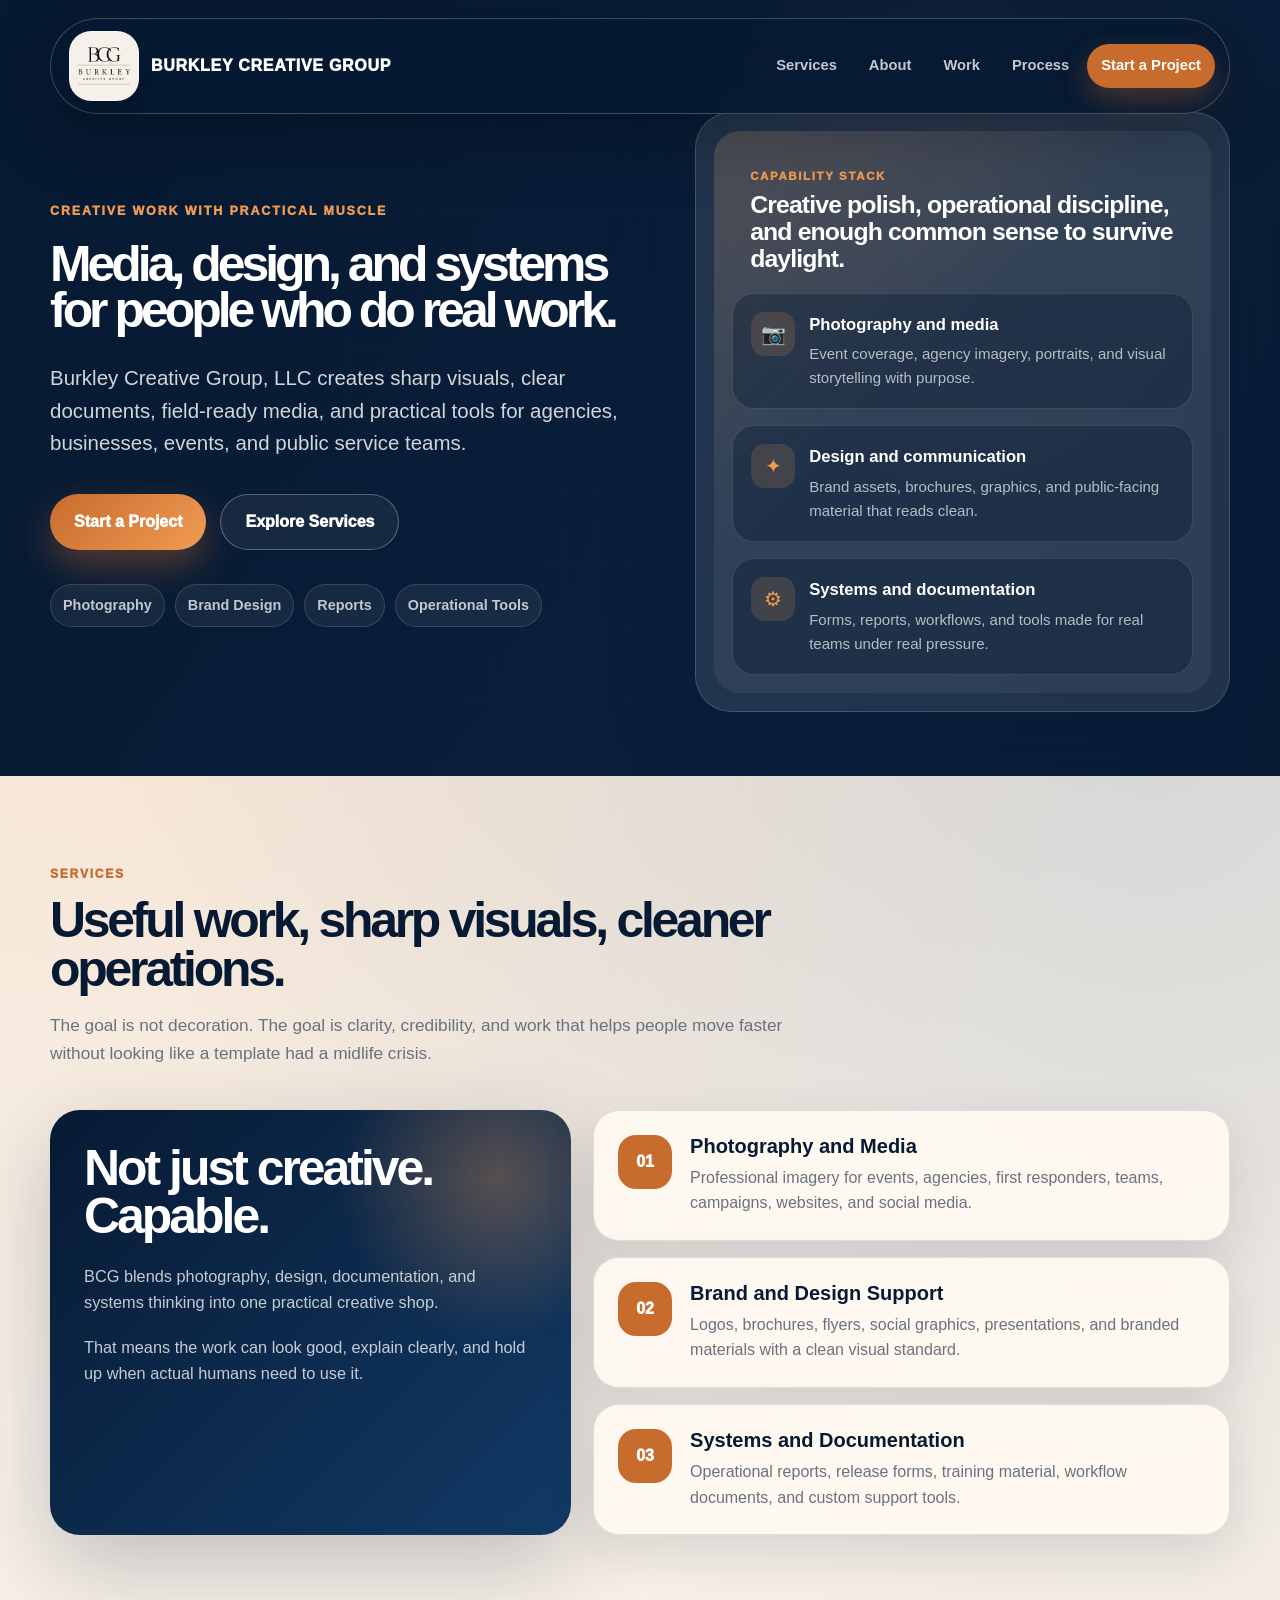
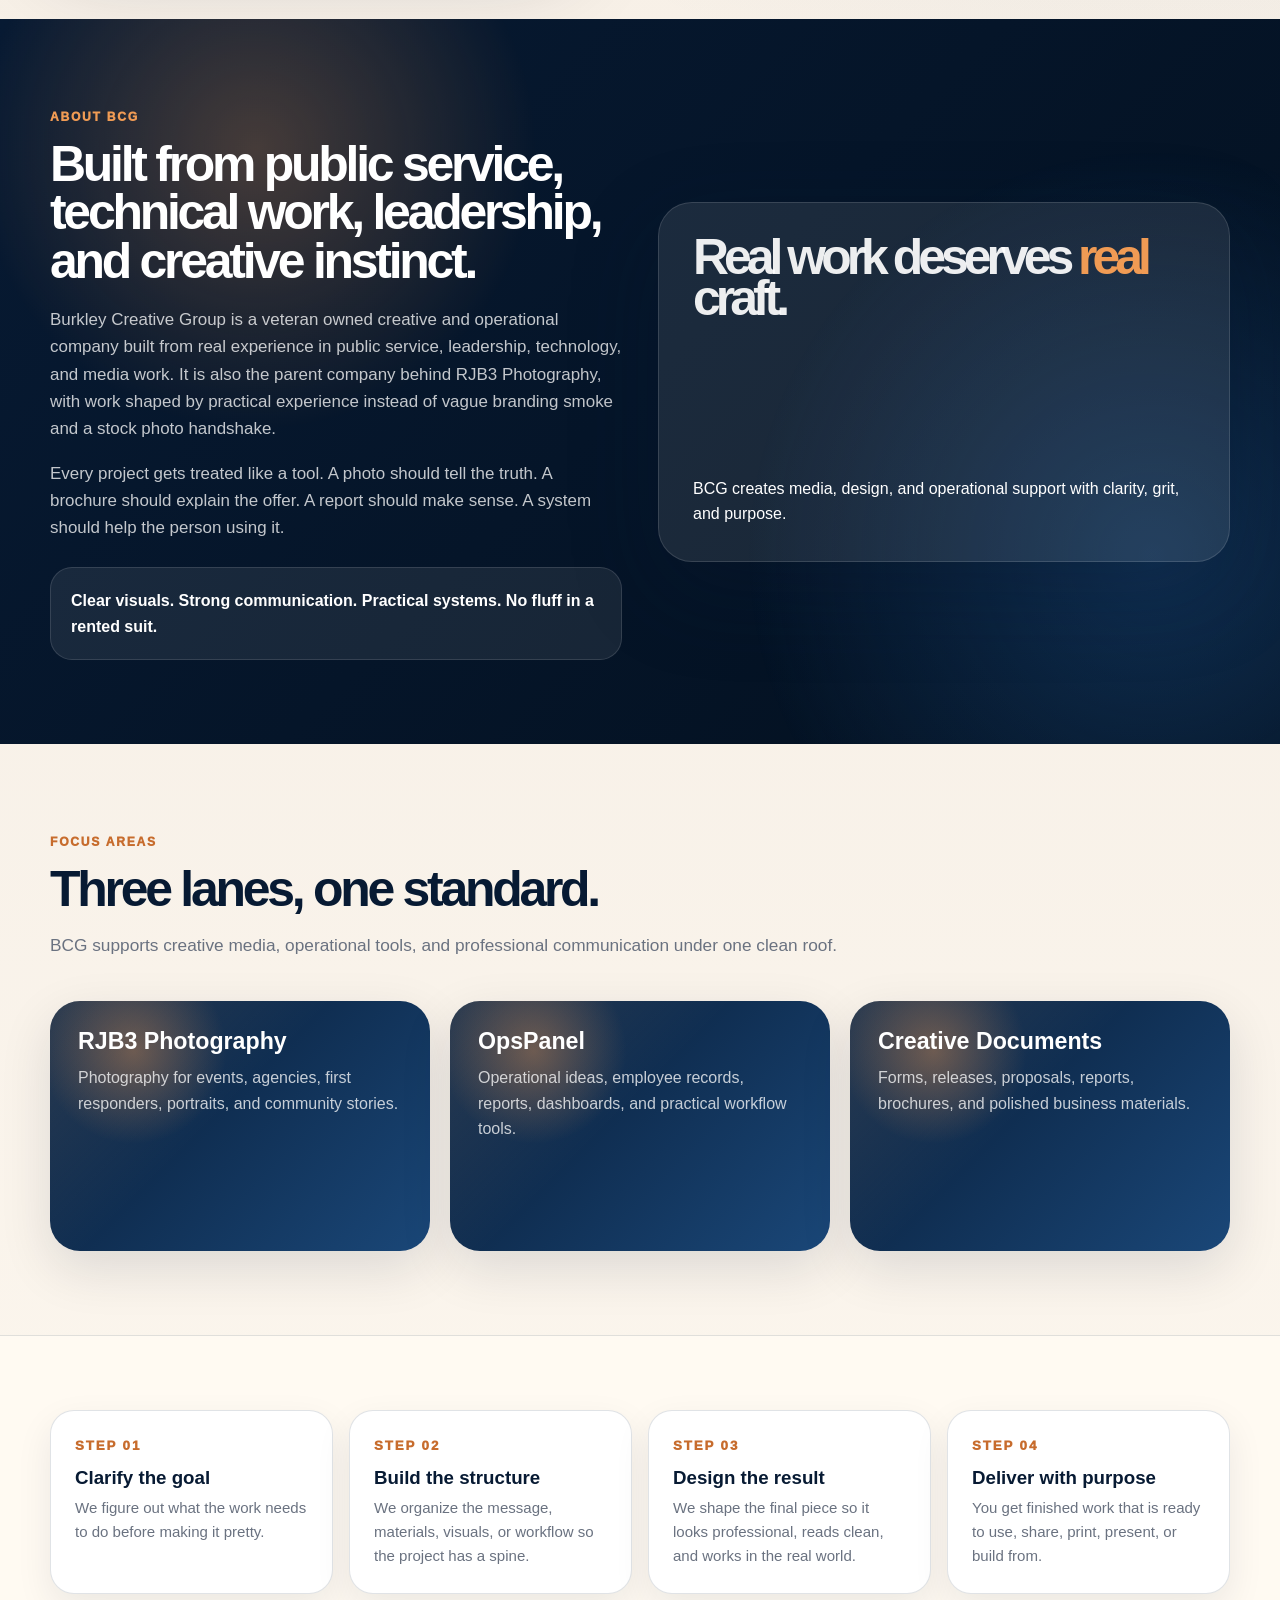
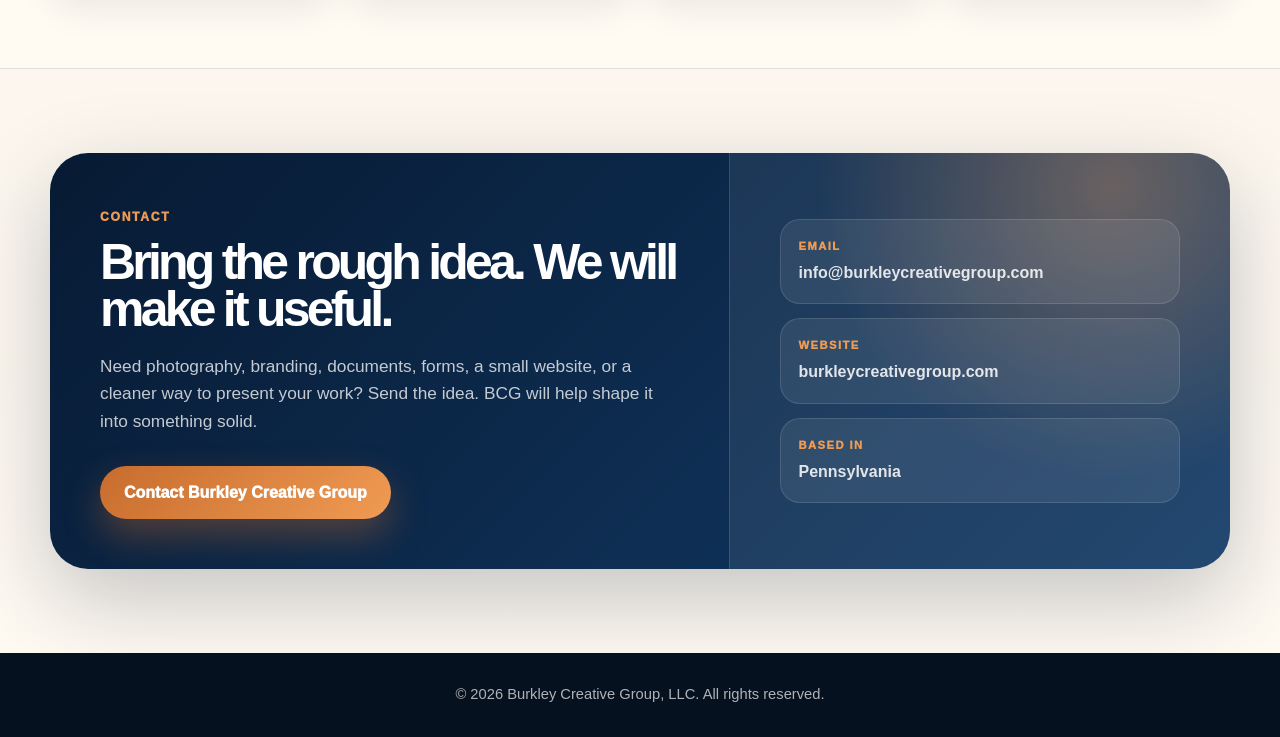
==== commit 67407aa2: "Adjust styles for brand and hero sections Updated styles for brand mark, logo, hero section, and var" ====
--- a/index.html
+++ b/index.html
@@ -96,9 +96,9 @@
     }
 
     .brand-mark {
-      width: 58px;
-      height: 58px;
-      border-radius: 18px;
+      width: 70px;
+      height: 70px;
+      border-radius: 22px;
       display: grid;
       place-items: center;
       background: rgba(255, 250, 242, 0.96);
@@ -108,7 +108,7 @@
     }
 
     .brand-logo {
-      width: 48px;
+      width: 62px;
       height: auto;
       display: block;
     }
@@ -186,8 +186,8 @@
 
     .hero {
       position: relative;
-      min-height: 100vh;
-      padding: 108px 24px 82px;
+      min-height: auto;
+      padding: 112px 24px 64px;
       color: var(--white);
       overflow: hidden;
       background:
@@ -208,34 +208,6 @@
       mask-image: radial-gradient(circle at center, black 0%, transparent 72%);
     }
 
-    .hero::after {
-      content: "";
-      position: absolute;
-      right: -80px;
-      bottom: -90px;
-      width: min(760px, 70vw);
-      height: min(760px, 70vw);
-      background-image: url("images/logo/bcg.png");
-      background-repeat: no-repeat;
-      background-position: center;
-      background-size: contain;
-      opacity: 0.045;
-      filter: grayscale(1) brightness(2.4);
-      pointer-events: none;
-    }
-
-    .hero::after {
-      content: "BCG";
-      position: absolute;
-      right: -3vw;
-      bottom: -7vw;
-      font-size: clamp(11rem, 28vw, 30rem);
-      font-weight: 950;
-      letter-spacing: -0.13em;
-      color: rgba(255, 255, 255, 0.035);
-      line-height: 0.8;
-    }
-
     .hero-inner {
       position: relative;
       z-index: 1;
@@ -410,7 +382,7 @@
     }
 
     .section {
-      padding: 96px 24px;
+      padding: 84px 24px;
     }
 
     .section-inner {
@@ -574,7 +546,7 @@
       background: rgba(255, 255, 255, 0.09);
       border: 1px solid rgba(255, 255, 255, 0.13);
       box-shadow: var(--shadow);
-      min-height: 420px;
+      min-height: 360px;
       display: flex;
       flex-direction: column;
       justify-content: space-between;
@@ -601,7 +573,7 @@
     .work-card {
       position: relative;
       overflow: hidden;
-      min-height: 280px;
+      min-height: 250px;
       padding: 28px;
       border-radius: var(--radius);
       color: var(--white);
@@ -635,7 +607,7 @@
     }
 
     .process-band {
-      padding: 88px 24px;
+      padding: 74px 24px;
       background: var(--paper);
       border-top: 1px solid var(--line);
       border-bottom: 1px solid var(--line);
@@ -678,7 +650,7 @@
     }
 
     .contact {
-      padding: 102px 24px;
+      padding: 84px 24px;
     }
 
     .contact-panel {
@@ -773,6 +745,16 @@
         line-height: 1.1;
       }
 
+      .brand-mark {
+        width: 62px;
+        height: 62px;
+        border-radius: 19px;
+      }
+
+      .brand-logo {
+        width: 54px;
+      }
+
       .nav-links {
         display: none;
       }
@@ -782,7 +764,8 @@
       }
 
       .hero {
-        padding-top: 128px;
+        padding-top: 116px;
+        padding-bottom: 54px;
       }
 
       .hero-inner,
@@ -810,13 +793,13 @@
       }
 
       .hero h1 {
-        font-size: clamp(3rem, 14vw, 4.6rem);
+        font-size: clamp(2.35rem, 10vw, 3.4rem);
       }
 
       .section,
       .contact,
       .process-band {
-        padding: 74px 18px;
+        padding: 64px 18px;
       }
 
       .feature-content,
@@ -838,7 +821,7 @@
       <nav class="nav" aria-label="Primary navigation">
         <a class="brand" href="#top" aria-label="Burkley Creative Group home">
           <span class="brand-mark">
-            <img class="brand-logo" src="images/logo/bcg-logo.png" alt="Burkley Creative Group logo">
+            <img class="brand-logo" src="images/logo/bcg.png" alt="Burkley Creative Group logo">
           </span>
           <span>Burkley Creative Group</span>
         </a>
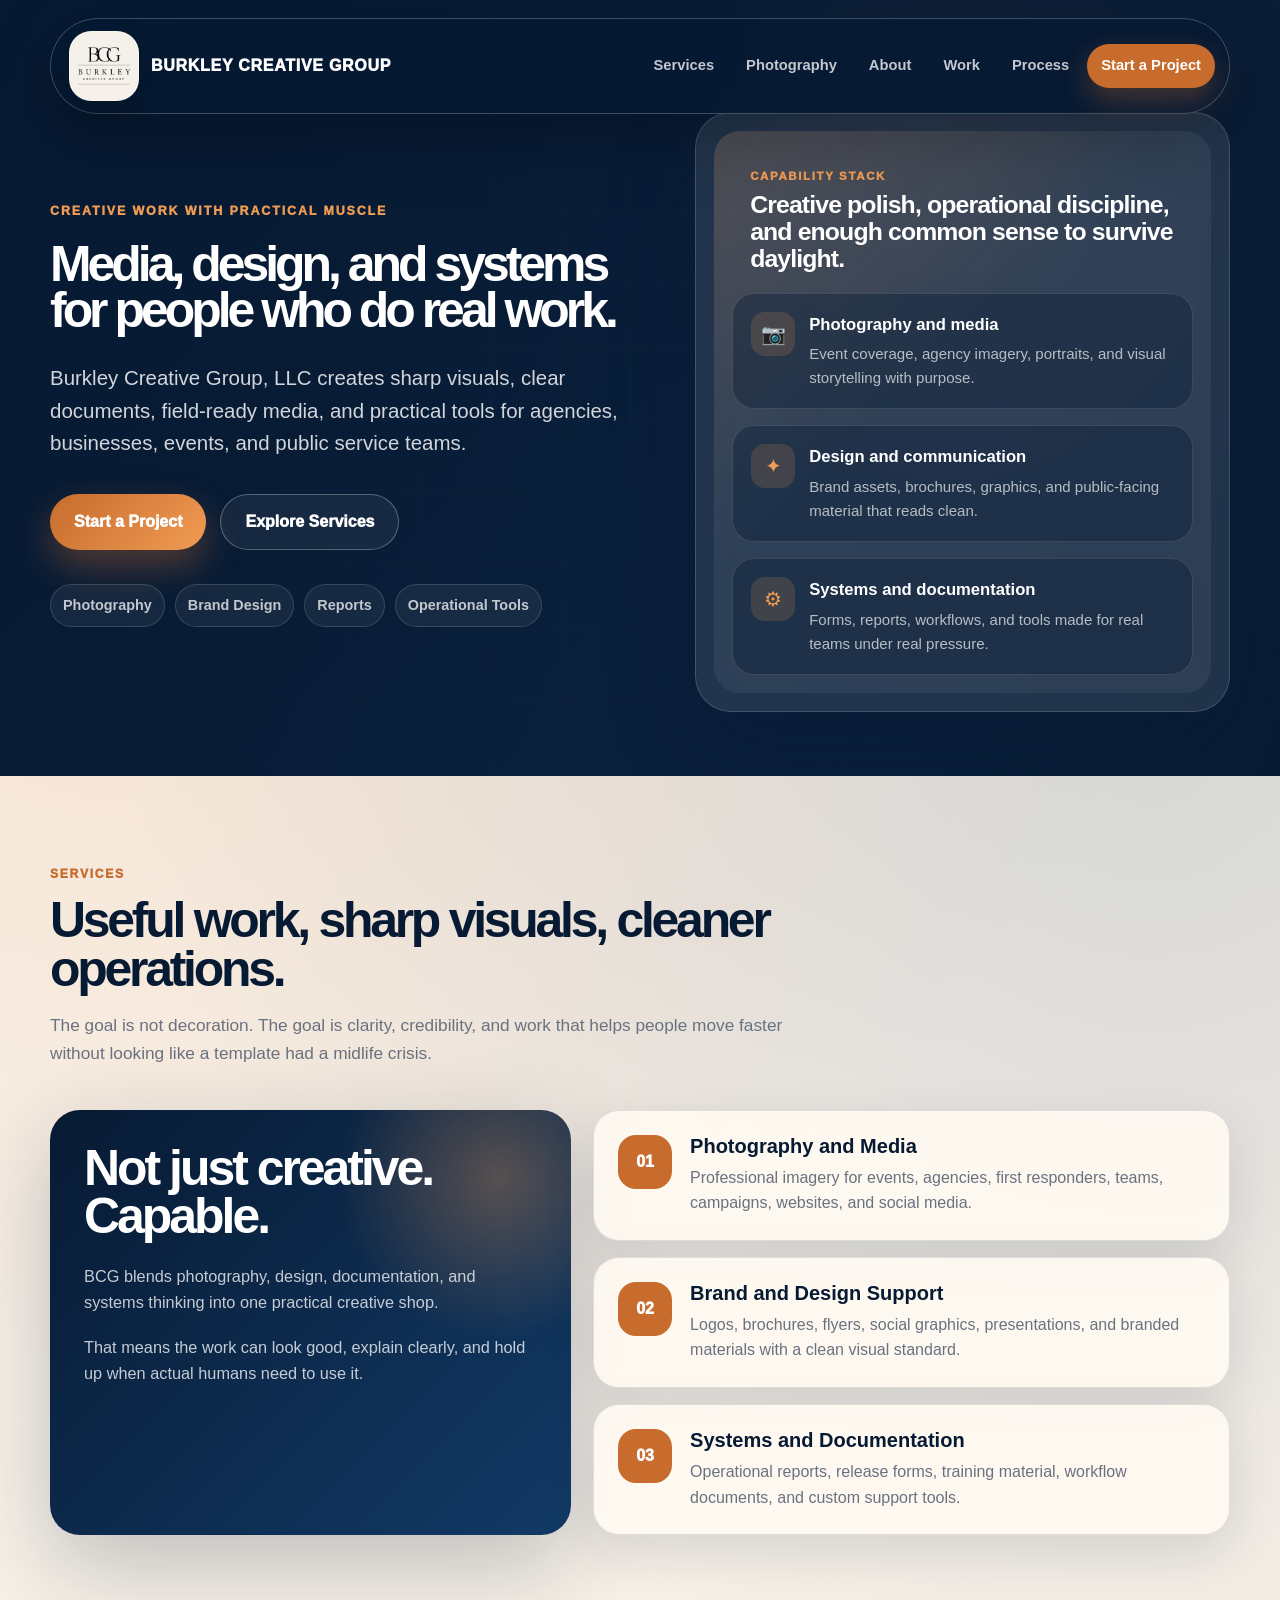
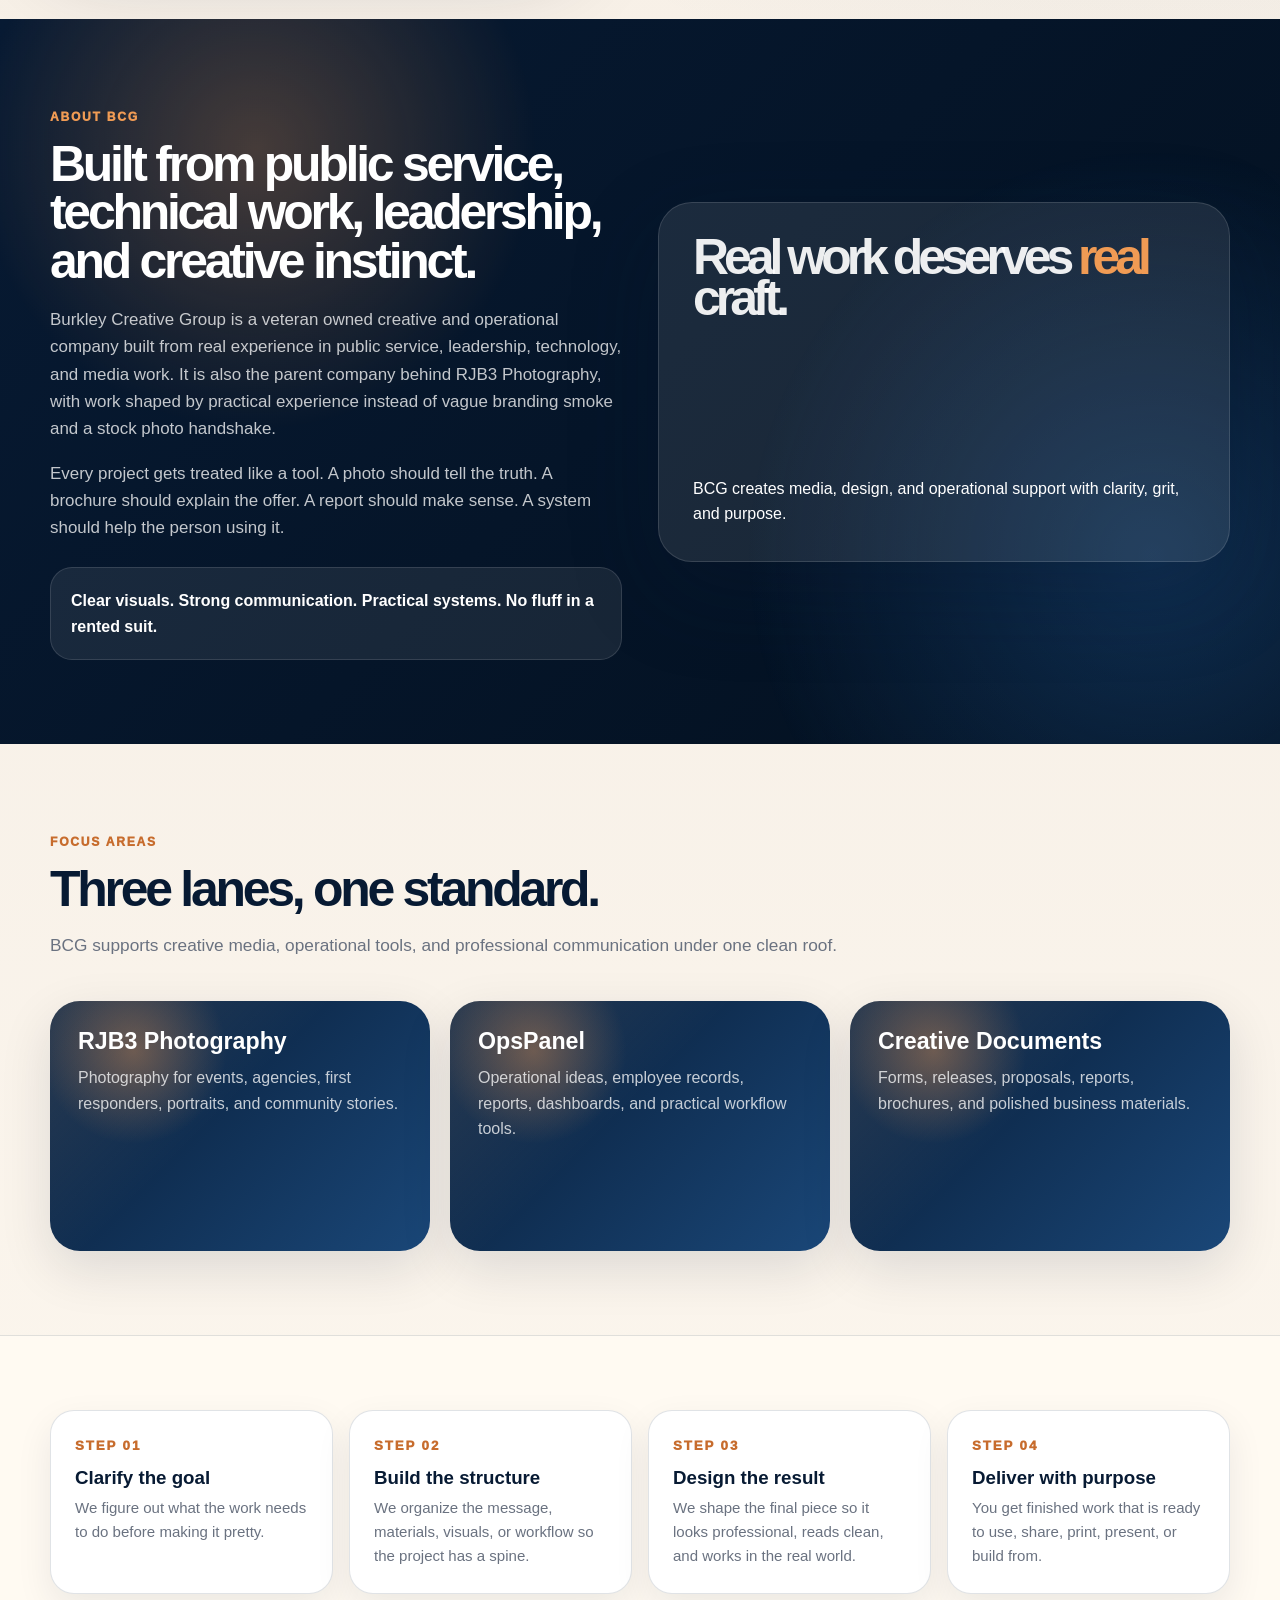
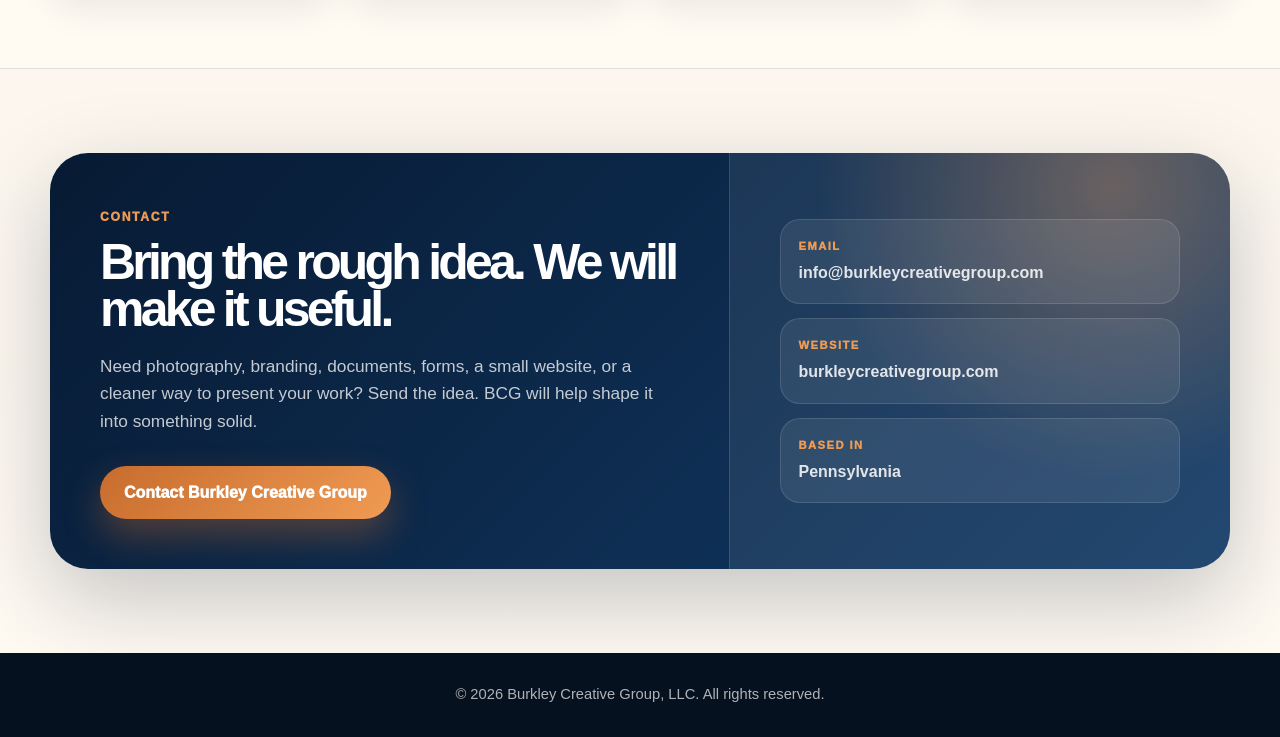
==== commit dabc1f79: "Initial working BCG website baseline Baseline commit for the current Burkley Creative Group homepage" ====
--- a/index.html
+++ b/index.html
@@ -828,6 +828,7 @@
 
         <div class="nav-links">
           <a href="#services">Services</a>
+		  <a href="rjb3photo.html">Photography</a>
           <a href="#about">About</a>
           <a href="#work">Work</a>
           <a href="#process">Process</a>
@@ -839,6 +840,7 @@
 
           <div class="mobile-dropdown">
             <a href="#services">Services</a>
+			<a href="rjb3photo.html">Photography</a>
             <a href="#about">About</a>
             <a href="#work">Work</a>
             <a href="#process">Process</a>
